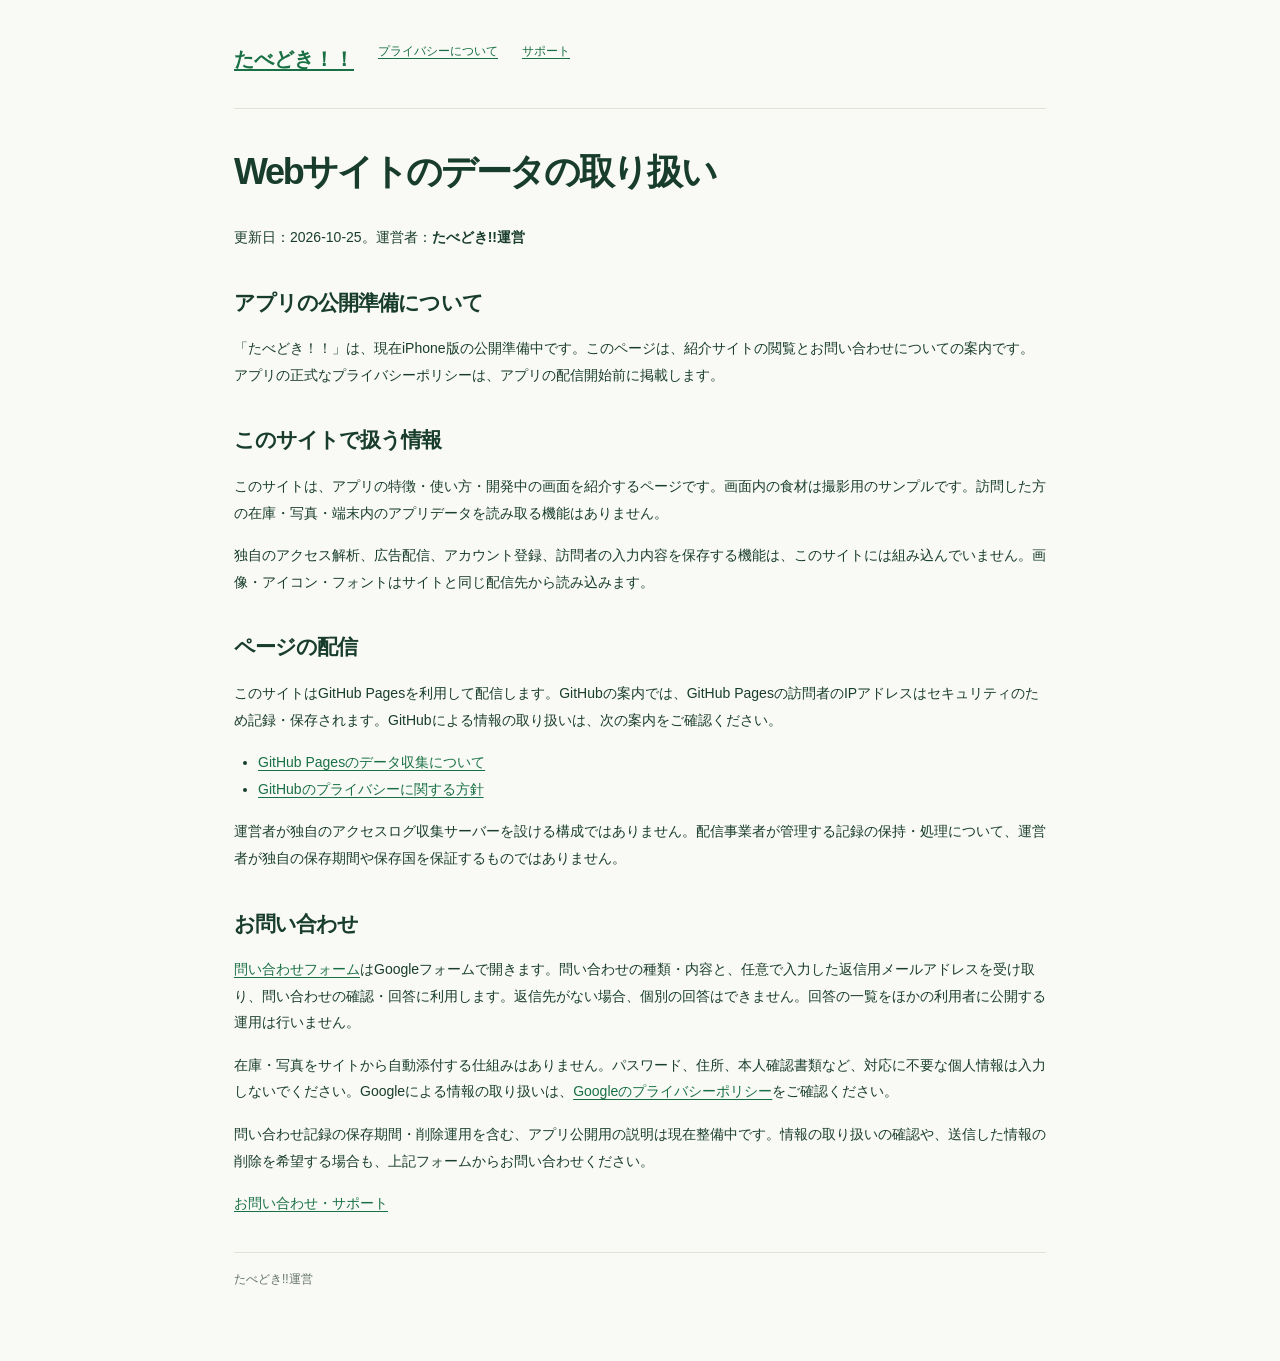
==== privacy.html @ 2dd23ded "たべどき！！の公式紹介サイトを公開" ====
<!doctype html>
<html lang="ja"><head><meta charset="utf-8"><meta name="viewport" content="width=device-width, initial-scale=1"><meta name="referrer" content="no-referrer">

<meta http-equiv="Content-Security-Policy" content="default-src 'none'; style-src 'self'; base-uri 'none'; form-action 'none'">
<title>Webサイトのデータの取り扱い | たべどき！！</title><link rel="stylesheet" href="site.css?v=acc198758e2d"></head><body class="legal-page"><main><nav aria-label="ページの移動"><a href="index.html">たべどき！！</a><a href="privacy.html">プライバシーについて</a><a href="support.html">サポート</a></nav>

<h1>Webサイトのデータの取り扱い</h1>
<p>更新日：2026-10-25。運営者：<strong>たべどき!!運営</strong></p>
<h2>アプリの公開準備について</h2>
<p>「たべどき！！」は、現在iPhone版の公開準備中です。このページは、紹介サイトの閲覧とお問い合わせについての案内です。アプリの正式なプライバシーポリシーは、アプリの配信開始前に掲載します。</p>
<h2>このサイトで扱う情報</h2>
<p>このサイトは、アプリの特徴・使い方・開発中の画面を紹介するページです。画面内の食材は撮影用のサンプルです。訪問した方の在庫・写真・端末内のアプリデータを読み取る機能はありません。</p>
<p>独自のアクセス解析、広告配信、アカウント登録、訪問者の入力内容を保存する機能は、このサイトには組み込んでいません。画像・アイコン・フォントはサイトと同じ配信先から読み込みます。</p>
<h2>ページの配信</h2>
<p>このサイトはGitHub Pagesを利用して配信します。GitHubの案内では、GitHub Pagesの訪問者のIPアドレスはセキュリティのため記録・保存されます。GitHubによる情報の取り扱いは、次の案内をご確認ください。</p>
<ul><li><a href="https://docs.github.com/en/pages/getting-started-with-github-pages/what-is-github-pages#data-collection">GitHub Pagesのデータ収集について</a></li><li><a href="https://docs.github.com/en/site-policy/privacy-policies/github-general-privacy-statement">GitHubのプライバシーに関する方針</a></li></ul>
<p>運営者が独自のアクセスログ収集サーバーを設ける構成ではありません。配信事業者が管理する記録の保持・処理について、運営者が独自の保存期間や保存国を保証するものではありません。</p>
<h2>お問い合わせ</h2>
<p><a href="https://forms.gle/Rjoy4xiwzE7uBDf57">問い合わせフォーム</a>はGoogleフォームで開きます。問い合わせの種類・内容と、任意で入力した返信用メールアドレスを受け取り、問い合わせの確認・回答に利用します。返信先がない場合、個別の回答はできません。回答の一覧をほかの利用者に公開する運用は行いません。</p>
<p>在庫・写真をサイトから自動添付する仕組みはありません。パスワード、住所、本人確認書類など、対応に不要な個人情報は入力しないでください。Googleによる情報の取り扱いは、<a href="https://policies.google.com/privacy?hl=ja">Googleのプライバシーポリシー</a>をご確認ください。</p>
<p>問い合わせ記録の保存期間・削除運用を含む、アプリ公開用の説明は現在整備中です。情報の取り扱いの確認や、送信した情報の削除を希望する場合も、上記フォームからお問い合わせください。</p>
<p><a href="support.html">お問い合わせ・サポート</a></p><footer>たべどき!!運営</footer></main></body></html>
---- site.css ----
@font-face { font-family: Feather; src: url("assets/feather.ttf?v=02b88ead91ad") format("truetype"); font-display: block; }
:root { --ink: #193d2c; --green: #197044; --deep-green: #124a31; --muted: #617167; --paper: #f9faf5; --cream: #f5f2e8; --line: #dce4d8; --mint: #e7f0df; --coral: #c8664c; --page-width: 1160px; color-scheme: light; }
* { box-sizing: border-box; }
html { scroll-behavior: smooth; scroll-padding-top: 100px; }
body { margin: 0; background: var(--paper); color: var(--ink); font: 16px/1.9 -apple-system, BlinkMacSystemFont, "Hiragino Kaku Gothic ProN", "Yu Gothic", Meiryo, sans-serif; -webkit-font-smoothing: antialiased; }
body, h1, h2, h3, p { overflow-wrap: anywhere; }
h1, h2, h3, h4, p, figure { margin: 0; }
h1, h2, h3, h4 { font-feature-settings: "palt"; }
h2 { font-size: clamp(30px, 3.3vw, 43px); line-height: 1.6; letter-spacing: -.045em; font-weight: 700; }
h3 { line-height: 1.6; }
a { color: inherit; text-decoration: none; }
button { font: inherit; color: inherit; touch-action: manipulation; }
button, a, summary { -webkit-tap-highlight-color: transparent; }
button:not(:disabled), summary { cursor: pointer; }
button:disabled { cursor: default; }
img { max-width: 100%; height: auto; display: block; }
[hidden] { display: none !important; }
a:focus-visible, button:focus-visible, summary:focus-visible, [tabindex]:focus-visible { outline: 3px solid var(--coral); outline-offset: 5px; }
.section-wrap { width: min(calc(100% - 80px), var(--page-width)); margin-inline: auto; }
.mobile-break { display: none; }
.eyebrow { color: var(--green); font-size: 13px; font-weight: 700; letter-spacing: .09em; margin-bottom: 22px; }
.icon { display: inline-block; flex-shrink: 0; font-family: Feather !important; font-size: 22px; font-weight: normal; font-style: normal; line-height: 1; -webkit-font-smoothing: antialiased; }
.icon-arrow-right::before { content: "\f112"; }
.icon-arrow-up-right::before { content: "\f117"; }
.icon-arrow-down::before { content: "\f10c"; }
.icon-arrow-left::before { content: "\f110"; }
.icon-clock::before { content: "\f139"; }
.icon-repeat::before { content: "\f1c9"; }
.icon-search::before { content: "\f1d0"; }
.icon-list::before { content: "\f191"; }
.icon-bell::before { content: "\f11e"; }
.icon-calendar::before { content: "\f127"; }
.icon-edit-3::before { content: "\f161"; }
.icon-check-circle::before { content: "\f12c"; }
.icon-box::before { content: "\f125"; }
.icon-camera::before { content: "\f128"; }
.icon-smartphone::before { content: "\f1e1"; }
.icon-plus::before { content: "\f1c0"; }
.icon-menu::before { content: "\f19c"; }
.icon-x::before { content: "\f216"; }
.icon-heart::before { content: "\f181"; }
.icon-feather::before { content: "\f167"; }
.icon-grid::before { content: "\f17d"; }
.skip-link { position: fixed; top: -100px; left: 20px; padding: 10px 18px; background: white; z-index: 100; border-radius: 8px; }
.skip-link:focus { top: 12px; }
.site-header { position: sticky; top: 0; z-index: 30; border-bottom: 1px solid #dce4d87a; background: #f9faf5f2; backdrop-filter: blur(18px); -webkit-backdrop-filter: blur(18px); }
.header-inner { width: min(calc(100% - 80px), var(--page-width)); min-height: 88px; margin: auto; display: flex; align-items: center; justify-content: space-between; gap: 24px; }
.brand { display: inline-flex; align-items: center; gap: 10px; flex-shrink: 0; font-size: 23px; font-weight: 800; letter-spacing: -.055em; }
.brand img { border-radius: 12px; }
.brand-marks { letter-spacing: -.22em; padding-right: .22em; }
.site-nav { display: flex; align-items: center; gap: 28px; font-size: 12px; font-weight: 700; }
.site-nav > a { display: inline-flex; align-items: center; min-height: 44px; position: relative; }
.site-nav > a:not(.nav-download)::after { content: ""; position: absolute; bottom: 4px; left: 0; width: 100%; height: 1px; background: var(--green); transform: scaleX(0); transform-origin: left; transition: transform .2s; }
.site-nav > a:hover::after { transform: scaleX(1); }
.site-nav .nav-download { background: var(--green); color: white; border-radius: 50px; padding: 10px 21px; gap: 12px; transition: background .2s; }
.nav-download .icon { font-size: 16px; }
.site-nav .nav-download:hover { background: var(--deep-green); }
.menu-toggle { background: transparent; border: 1px solid var(--line); border-radius: 40px; min-height: 44px; padding: 9px 14px; align-items: center; gap: 10px; font-size: 12px; }
.preview-notice, .release-notice { max-width: var(--page-width); margin: 12px auto 0; padding: 8px 16px; border: 1px solid #e5d9bf; background: #fff8e8; border-radius: 8px; font-size: 11px; color: #6a5831; text-align: center; }
.hero { display: grid; grid-template-columns: .97fr 1.03fr; align-items: center; gap: 20px; padding-block: 58px 86px; }
.hero-copy { position: relative; z-index: 2; }
.small-dot, .status-dot { display: inline-block; width: 6px; height: 6px; border-radius: 50%; background: var(--green); margin-right: 10px; vertical-align: middle; }
.hero .eyebrow { font-size: 12px; margin-bottom: 22px; }
h1 { font-size: clamp(48px, 5.7vw, 76px); font-weight: 750; letter-spacing: -.065em; line-height: 1.48; }
h1 > span { position: relative; color: var(--green); white-space: nowrap; }
h1 > span::after { content: ""; position: absolute; height: 5px; width: 52px; bottom: -12px; right: 9px; border-radius: 50%; background: var(--coral); transform: rotate(-9deg); }
.hero-description { font-size: 18px; font-weight: 550; line-height: 1.9; margin-top: 32px; letter-spacing: .01em; }
.hero-subtext { color: var(--muted); font-size: 14px; line-height: 1.95; margin-top: 16px; }
.hero-actions { display: flex; align-items: center; flex-wrap: wrap; gap: 16px 28px; margin-top: 30px; }
.button { display: inline-flex; align-items: center; justify-content: center; gap: 25px; min-height: 56px; border-radius: 50px; padding: 14px 24px; font-size: 13px; font-weight: 700; transition: background .2s, transform .2s, box-shadow .2s; }
.primary { color: white; background: var(--green); box-shadow: 0 6px 14px #17603912; }
.primary:hover { background: var(--deep-green); transform: translateY(-2px); box-shadow: 0 8px 22px #17603925; }
.button .icon { font-size: 18px; transition: transform .2s; }
.button:hover .icon { transform: translateX(3px); }
.text-link { display: inline-flex; align-items: center; gap: 15px; min-height: 44px; padding: 8px 0; font-size: 13px; font-weight: 650; }
.text-link .icon { font-size: 18px; }
.text-link:hover { color: var(--green); text-decoration: underline; text-underline-offset: 5px; }
.release-status { color: var(--muted); font-size: 11px; margin-top: 16px; }
.status-dot { background: var(--coral); width: 5px; height: 5px; margin-right: 8px; }
.hero-signature { display: flex; align-items: center; gap: 12px; margin-top: 40px; }
.hero-signature .icon { font-size: 34px; color: #7c9b73; transform: rotate(-18deg); }
.hero-signature p { color: var(--muted); font-size: 11px; line-height: 1.8; }
.hero-visual { position: relative; height: 670px; min-width: 0; isolation: isolate; }
.hero-orbit { position: absolute; width: 106%; aspect-ratio: 1; border-radius: 50%; background: #e5edd9; top: 90px; left: -2%; z-index: -1; }
.hero-orbit::after { content: ""; position: absolute; width: 95px; height: 95px; border-radius: 50%; background: #f5e4c6; bottom: 4px; right: 12px; }
.phone-frame { border: 1px solid #ced8ca; background: #fff; padding: 7px; border-radius: 32px; box-shadow: 0 30px 55px -35px #244e3859, inset 0 0 0 3px #fff; overflow: hidden; }
.phone-frame > img { border-radius: 25px; width: 100%; height: auto; }
.hero-phone-front { width: 288px; position: absolute; right: 32px; top: 0; transform: rotate(4deg); animation: phone-float 7s ease-in-out infinite; }
.hero-phone-back { width: 210px; position: absolute; left: 0; top: 142px; transform: rotate(-9deg); box-shadow: 0 24px 40px -22px #244e3833; }
.visual-note { position: absolute; display: flex; align-items: center; gap: 10px; z-index: 2; background: #fffef7; border: 1px solid #e4e6db; box-shadow: 0 8px 30px #2743280c; font-size: 12px; line-height: 1.8; }
.visual-note .icon { color: var(--green); font-size: 25px; }
.note-top { border-radius: 16px; top: 64px; left: -18px; padding: 13px 19px; transform: rotate(-4deg); }
.note-top strong { font-size: 17px; }
.note-bottom { border-radius: 50px; bottom: 45px; right: 4px; padding: 13px 20px; transform: rotate(3deg); }
.note-bottom .icon { font-size: 19px; }
.screen-disclaimer { position: absolute; bottom: 0; left: 0; width: 100%; color: var(--muted); font-size: 10px; text-align: center; }
.problems-section { padding-block: 90px 68px; border-top: 1px solid var(--line); }
.problems-heading { text-align: center; }
.problems-heading h2 { font-size: clamp(29px, 3vw, 38px); }
.problems-heading > p:last-child { margin-top: 16px; font-size: 14px; color: var(--muted); }
.problem-grid { display: grid; grid-template-columns: repeat(4, 1fr); gap: 28px; margin-top: 52px; }
.problem-grid article { padding-top: 25px; border-top: 1px solid #cdd9c9; }
.problem-grid article > .icon { color: #628461; font-size: 29px; margin-bottom: 18px; }
.problem-grid h3 { font-size: 15px; font-weight: 700; letter-spacing: -.03em; }
.problem-grid p { color: var(--muted); font-size: 14px; line-height: 1.9; margin-top: 12px; }
.bridge-copy { text-align: center; font-size: 16px; margin-top: 55px; }
.bridge-copy .icon { display: block; width: fit-content; margin: 22px auto 0; color: #6d8b66; font-size: 25px; }
.features-section { background: white; padding-block: 100px 54px; border-radius: 52px 52px 0 0; }
.section-heading > p:not(.eyebrow) { color: var(--muted); font-size: 14px; margin-top: 22px; }
.centered { text-align: center; }
.feature-story { display: grid; grid-template-columns: 1fr 1fr; gap: 84px; align-items: center; margin-top: 88px; }
.feature-story + .feature-story { margin-top: 100px; }
.feature-reverse .feature-media { order: 2; }
.feature-reverse .feature-copy { order: 1; padding-left: 24px; }
.feature-media { min-width: 0; height: 640px; border-radius: 32px; position: relative; overflow: hidden; display: flex; justify-content: center; align-items: center; isolation: isolate; }
.feature-media::before { content: ""; position: absolute; width: 360px; height: 360px; border: 1px solid #fff9; border-radius: 50%; top: 12%; left: -100px; z-index: -1; }
.media-inventory { background: #e8efdf; }
.media-calendar { background: #e9f0ec; }
.media-register { background: #f6efe0; }
.media-word { position: absolute; top: 18px; right: 24px; writing-mode: vertical-rl; color: #64855a48; letter-spacing: .16em; font-size: 36px; line-height: 1; font-weight: 750; }
.feature-phone { width: 242px; margin-top: -25px; transform: rotate(-4deg); }
.media-calendar .feature-phone { transform: rotate(4deg); }
.media-label { position: absolute; bottom: 24px; left: 20px; right: 20px; margin: auto; width: fit-content; display: flex; align-items: center; gap: 10px; border-radius: 40px; padding: 12px 20px; background: #fffef6; box-shadow: 0 6px 18px #31422b0a; font-size: 12px; }
.media-label .icon { font-size: 17px; color: var(--green); }
.feature-kicker { font-size: 12px; font-weight: 650; letter-spacing: .05em; margin-bottom: 22px; }
.feature-kicker > span { display: inline-flex; justify-content: center; align-items: center; width: 31px; height: 31px; border: 1px solid #cbd9c8; border-radius: 50%; font-size: 10px; margin-right: 12px; color: var(--green); }
.feature-copy > h3 { font-size: clamp(28px, 2.65vw, 36px); letter-spacing: -.05em; line-height: 1.65; }
.feature-copy > p:not(.feature-kicker) { color: var(--muted); font-size: 15px; margin-top: 22px; }
.feature-points { margin-top: 28px; display: grid; gap: 24px; }
.feature-points > div { display: grid; grid-template-columns: 22px 1fr; gap: 6px 12px; }
.feature-points .icon { color: var(--green); font-size: 19px; margin-top: 4px; }
.feature-points h4 { font-size: 14px; font-weight: 700; }
.feature-points p { grid-column: 2; color: var(--muted); font-size: 14px; line-height: 1.9; }
.section-footnote { margin-top: 28px; color: var(--muted); font-size: 11px; line-height: 1.9; }
.features-section .section-footnote { text-align: center; margin-top: 54px; }
.guide-section { background: #eaf1e2; padding-block: 100px 65px; }
.guide-heading { display: flex; align-items: flex-end; justify-content: space-between; gap: 35px; }
.guide-heading > p { font-size: 13px; color: #52694f; padding-bottom: 6px; }
.guide-steps { display: grid; grid-template-columns: repeat(3, 1fr); gap: 42px; padding: 0; list-style: none; margin: 52px 0 0; }
.guide-steps > li { border-top: 1px solid #bdcdb5; padding-top: 24px; }
.step-top { display: flex; align-items: center; justify-content: space-between; margin-bottom: 24px; }
.step-number { color: #72926a; font-size: 38px; line-height: 1.2; font-weight: 500; letter-spacing: -.06em; }
.step-top .icon { font-size: 30px; color: #4c7947; }
.guide-steps h3 { font-size: 18px; letter-spacing: -.03em; }
.guide-steps p { margin-top: 15px; font-size: 14px; color: #53684f; }
.step-tag { display: inline-block; border: 1px solid #c7d6bf; border-radius: 50px; padding: 4px 12px; margin-top: 21px; font-size: 10px; }
.guide-help { margin-top: 30px; }
.gallery-section { padding-block: 105px 92px; }
.gallery-heading { display: flex; align-items: flex-end; justify-content: space-between; gap: 25px; }
.gallery-navigation { display: flex; gap: 10px; align-items: center; padding-bottom: 6px; }
#gallery-status { font-size: 12px; color: var(--muted); min-width: 65px; margin-right: 12px; font-variant-numeric: tabular-nums; text-align: right; }
.round-button { width: 46px; height: 46px; border-radius: 50%; background: white; border: 1px solid #cad6c6; display: inline-flex; align-items: center; justify-content: center; transition: background .2s, opacity .2s; }
.round-button .icon { font-size: 18px; }
.round-button:hover:not(:disabled) { background: var(--mint); }
.round-button:disabled { opacity: .35; }
.gallery-intro { font-size: 12px; color: var(--muted); margin-top: 20px; }
.gallery-track { display: flex; gap: 32px; overflow-x: auto; overscroll-behavior-inline: contain; scroll-snap-type: x mandatory; scrollbar-width: thin; scrollbar-color: #bdcdb6 #eaf0e5; padding: 15px 5px 30px; margin: 26px -5px 0; scroll-behavior: smooth; }
.gallery-slide { flex: 0 0 248px; min-width: 0; scroll-snap-align: start; }
.gallery-slide > figcaption { margin-bottom: 25px; padding-left: 4px; }
.gallery-slide figcaption > span { display: inline-block; font-size: 10px; margin-right: 12px; color: #819578; }
.gallery-slide figcaption strong { font-size: 14px; }
.gallery-slide figcaption p { font-size: 12px; color: var(--muted); margin-top: 5px; }
.gallery-slide .phone-frame { box-shadow: 0 14px 25px -20px #23442d80; padding: 6px; border-radius: 29px; }
.gallery-slide .phone-frame > img { border-radius: 23px; }
.faq-section { border-top: 1px solid var(--line); padding-block: 90px 100px; display: grid; grid-template-columns: .82fr 1.18fr; gap: 90px; align-items: start; }
.faq-section .text-link { margin-top: 20px; }
.faq-list { border-top: 1px solid #cdd9c9; }
.faq-list details { border-bottom: 1px solid #cdd9c9; }
.faq-list summary { display: flex; align-items: center; justify-content: space-between; gap: 18px; list-style: none; font-size: 14px; font-weight: 650; min-height: 80px; padding: 22px 2px; }
.faq-list summary::-webkit-details-marker { display: none; }
.faq-list summary::marker { content: ""; }
.faq-list summary > .icon { font-size: 18px; color: #64875d; transition: transform .25s; }
.faq-list details[open] summary > .icon { transform: rotate(45deg); }
.faq-answer { padding: 0 35px 25px 2px; color: var(--muted); font-size: 14px; line-height: 2; }
.faq-answer a { color: var(--green); text-decoration: underline; text-underline-offset: 3px; }
.faq-list details[open] .faq-answer { animation: answer-in .25s ease-out; }
.download-section { padding-bottom: 50px; }
.download-card { display: grid; grid-template-columns: 1.3fr .7fr; align-items: center; gap: 40px; padding: 65px; background: #e3ecd8; border-radius: 32px; position: relative; overflow: hidden; isolation: isolate; }
.download-card::after { content: ""; position: absolute; width: 430px; height: 430px; right: -75px; top: -90px; border: 1px solid #f9fff4; border-radius: 50%; z-index: -1; }
.download-copy > p:not(.eyebrow):not(.download-detail) { color: #50664c; font-size: 13px; margin-top: 23px; }
.download-actions { display: flex; gap: 12px; align-items: center; flex-wrap: wrap; margin-top: 28px; }
.store-pending { display: inline-flex; align-items: center; gap: 12px; border: 1px solid #b4c6a9; background: #f8fbf2; border-radius: 50px; padding: 12px 20px; font-size: 13px; font-weight: 700; min-height: 54px; }
.store-pending .icon { color: var(--green); font-size: 20px; }
.download-detail { font-size: 11px; color: #5b7057; margin-top: 14px; }
.download-brand { display: flex; align-items: center; flex-direction: column; text-align: center; }
.download-brand img { border-radius: 34px; box-shadow: 0 15px 24px -12px #42673b40; transform: rotate(-7deg); margin-bottom: 24px; }
.download-brand > span { font-size: 27px; font-weight: 800; letter-spacing: -.06em; }
.download-brand > small { font-size: 9px; color: #5e7458; margin-top: 10px; }
.contact-section { display: flex; justify-content: space-between; align-items: center; gap: 30px; padding-block: 35px 70px; }
.contact-section > div { display: flex; align-items: center; gap: 20px; }
.contact-section > div > .icon { font-size: 30px; color: #7f9b70; }
.contact-section h2 { font-size: 18px; letter-spacing: -.025em; }
.contact-section p { color: var(--muted); font-size: 12px; margin-top: 6px; }
.contact-section .text-link { white-space: nowrap; }
.site-footer { background: #edf0e7; border-top: 1px solid var(--line); padding-block: 48px 27px; }
.footer-inner { display: grid; grid-template-columns: 1fr 1fr; gap: 30px; }
.footer-brand > p { color: var(--muted); font-size: 11px; margin: 12px 0 0 50px; }
.footer-links { display: flex; flex-wrap: wrap; justify-content: flex-end; align-content: start; column-gap: 25px; font-size: 11px; }
.footer-links a, .footer-bottom a { min-height: 44px; padding-block: 10px; display: inline-flex; align-items: center; }
.footer-links a:hover, .footer-bottom a:hover { color: var(--green); text-decoration: underline; text-underline-offset: 4px; }
.footer-bottom { grid-column: 1/-1; display: flex; justify-content: space-between; align-items: center; gap: 20px; border-top: 1px solid #d4decf; padding-top: 15px; font-size: 10px; color: var(--muted); }
.footer-bottom > div { display: flex; flex-wrap: wrap; gap: 0 24px; }
.footer-bottom small { font-size: 10px; flex-shrink: 0; }
.reveal-ready [data-reveal].is-pending { opacity: 0; transform: translateY(22px); }
.reveal-ready [data-reveal] { transition: opacity .7s ease, transform .7s cubic-bezier(.2,.65,.3,1); }
.legal-page { background: var(--paper); }
.legal-page main { max-width: 860px; margin: auto; padding: 32px 24px 70px; }
.legal-page nav { display: flex; flex-wrap: wrap; gap: 8px 24px; border-bottom: 1px solid var(--line); padding-bottom: 22px; margin-bottom: 36px; }
.legal-page nav a { padding-block: 8px; font-size: 12px; }
.legal-page nav a:first-child { font-weight: 800; font-size: 20px; }
.legal-page a { color: var(--green); text-decoration: underline; text-underline-offset: 3px; }
.legal-page h1 { font-size: clamp(26px, 4vw, 36px); line-height: 1.5; margin-block: 25px; }
.legal-page h2 { font-size: 21px; margin-block: 35px 15px; }
.legal-page h3 { font-size: 17px; margin-block: 25px 12px; }
.legal-page p { font-size: 14px; margin-block: 16px; }
.legal-page ul { font-size: 14px; padding-left: 24px; }
.legal-page .note { border-left: 3px solid #a77b27; background: #fff7e5; padding: 18px; font-size: 13px; border-radius: 5px; margin-block: 25px; }
.legal-page .table { overflow-x: auto; }
.legal-page table { width: 100%; border-collapse: collapse; font-size: 13px; }
.legal-page th, .legal-page td { padding: 12px; border: 1px solid var(--line); text-align: left; vertical-align: top; }
.legal-page th { background: #eaf1e5; }
.legal-page footer { border-top: 1px solid var(--line); margin-top: 35px; padding-top: 15px; font-size: 12px; color: var(--muted); }
@keyframes phone-float { 0%, 100% { transform: translateY(0) rotate(4deg); } 50% { transform: translateY(-10px) rotate(4deg); } }
@keyframes answer-in { from { opacity: 0; transform: translateY(-5px); } to { opacity: 1; transform: translateY(0); } }
@media (min-width: 1440px) { .hero { gap: 50px; } }
@media (max-width: 1100px) {
  .site-nav { gap: 20px; }
  .hero { grid-template-columns: 1fr 1fr; gap: 8px; }
  .hero-visual { height: 620px; }
  .hero-phone-front { width: 263px; right: 10px; }
  .hero-phone-back { width: 190px; left: -8px; }
  .note-top { top: 50px; left: -22px; font-size: 10px; padding: 11px 14px; }
  .note-bottom { bottom: 50px; right: -4px; font-size: 10px; padding: 10px 16px; }
  .feature-story { gap: 50px; }
  .feature-media { height: 620px; }
  .feature-reverse .feature-copy { padding-left: 0; }
  .problem-grid { gap: 20px; }
  .problem-grid h3 { font-size: 13px; }
  .faq-section { gap: 60px; }
  .download-card { padding: 55px 45px; }
}
@media (max-width: 899px) {
  html { scroll-padding-top: 92px; }
  .site-header:not(.menu-ready) { position: static; }
  .section-wrap, .header-inner { width: calc(100% - 48px); }
  .header-inner { min-height: 76px; flex-wrap: wrap; gap: 0; position: relative; }
  .brand { font-size: 21px; }
  .brand img { width: 40px; height: 40px; border-radius: 11px; }
  .menu-toggle { display: inline-flex; }
  .site-nav { width: 100%; flex-wrap: wrap; gap: 0 22px; padding-bottom: 12px; }
  .menu-ready .site-nav { position: absolute; top: 68px; left: 0; width: 100%; background: #fffef8; border: 1px solid var(--line); border-radius: 20px; padding: 15px; box-shadow: 0 15px 35px #1b41201a; display: flex; flex-direction: column; align-items: stretch; gap: 4px; }
  .menu-ready .site-nav > a { padding: 10px 14px; min-height: 47px; font-size: 13px; }
  .menu-ready .nav-download { justify-content: space-between; margin-top: 5px; }
  .preview-notice, .release-notice { margin-inline: 24px; text-align: left; }
  .hero { padding-top: 48px; padding-bottom: 64px; grid-template-columns: 1fr 1fr; gap: 0; }
  h1 { font-size: clamp(40px, 6vw, 54px); }
  .hero .eyebrow { font-size: 10px; }
  .hero-description { font-size: 15px; }
  .hero-subtext { font-size: 13px; }
  .hero-visual { height: 555px; }
  .hero-phone-front { width: 220px; top: 10px; right: 7px; }
  .hero-phone-back { width: 158px; top: 135px; left: 0; }
  .hero-orbit { top: 110px; left: -3%; width: 104%; }
  .note-top { left: -20px; top: 38px; font-size: 9px; padding: 9px 13px; }
  .note-top .icon { font-size: 22px; }
  .note-top strong { font-size: 14px; }
  .note-bottom { bottom: 30px; right: 0; padding: 9px 13px; font-size: 9px; }
  .screen-disclaimer { font-size: 9px; }
  .hero-signature { margin-top: 26px; }
  .hero-actions { gap: 8px 20px; margin-top: 24px; }
  .button { font-size: 12px; padding: 13px 19px; min-height: 52px; gap: 18px; }
  .problems-section { padding-top: 65px; }
  .problem-grid { grid-template-columns: 1fr 1fr; gap: 30px 35px; margin-top: 38px; }
  .problem-grid h3 { font-size: 15px; }
  .feature-story { gap: 35px; margin-top: 60px; }
  .feature-story + .feature-story { margin-top: 70px; }
  .feature-media { height: 565px; }
  .feature-phone { width: 218px; }
  .feature-copy > h3 { font-size: 27px; }
  .feature-copy > p:not(.feature-kicker) { font-size: 14px; }
  .feature-points { gap: 17px; margin-top: 23px; }
  .feature-points h4 { font-size: 14px; }
  .feature-points p { font-size: 13px; }
  .feature-kicker { font-size: 11px; margin-bottom: 16px; }
  .media-label { bottom: 20px; font-size: 10px; padding: 10px 15px; left: 10px; right: 10px; }
  .media-word { font-size: 29px; right: 14px; }
  .guide-section { padding-block: 70px 45px; }
  .guide-heading { align-items: start; }
  .guide-heading > p { font-size: 12px; padding-top: 40px; }
  .guide-steps { gap: 25px; }
  .guide-steps h3 { font-size: 16px; }
  .guide-steps p { font-size: 13px; }
  .gallery-section { padding-block: 70px; }
  .gallery-slide { flex-basis: 240px; }
  .faq-section { gap: 45px; grid-template-columns: .8fr 1.2fr; padding-block: 70px; }
  .faq-list summary { font-size: 13px; }
  .download-card { padding: 44px 30px; gap: 25px; }
  .download-copy h2 { font-size: 30px; }
  .download-brand img { width: 110px; height: 110px; border-radius: 28px; }
  .download-brand > span { font-size: 23px; }
  .download-brand > small { max-width: 150px; line-height: 1.9; }
  .contact-section h2 { font-size: 16px; }
  .contact-section p { font-size: 11px; }
  .footer-inner { grid-template-columns: 1fr; }
  .footer-links { justify-content: flex-start; }
}
@media (max-width: 639px) {
  .section-wrap, .header-inner { width: calc(100% - 40px); }
  .mobile-break { display: inline; }
  h2 { font-size: 29px; line-height: 1.65; }
  .eyebrow { font-size: 11px; margin-bottom: 18px; }
  .preview-notice, .release-notice { margin: 10px 20px 0; font-size: 10px; padding: 8px 12px; }
  .hero { display: flex; flex-direction: column; padding-top: 38px; padding-bottom: 50px; gap: 32px; }
  .hero-copy { width: 100%; }
  .hero .eyebrow { font-size: 11px; margin-bottom: 20px; }
  h1 { font-size: clamp(42px, 11.5vw, 64px); line-height: 1.42; letter-spacing: -.065em; }
  h1 > span::after { width: 40px; height: 4px; bottom: -10px; }
  .hero-description { font-size: 16px; margin-top: 30px; }
  .hero-subtext { font-size: 13px; margin-top: 12px; }
  .hero-subtext br { display: none; }
  .hero-actions { margin-top: 24px; gap: 15px 20px; }
  .hero-actions .button { padding: 14px 19px; gap: 17px; font-size: 12px; }
  .hero-actions .text-link { font-size: 12px; gap: 8px; }
  .release-status { font-size: 10px; margin-top: 12px; }
  .hero-signature { display: none; }
  .hero-visual { width: 100%; max-width: 430px; height: 565px; flex-shrink: 0; }
  .hero-phone-front { width: 235px; right: 11px; top: 0; }
  .hero-phone-back { width: 165px; left: 4px; top: 128px; }
  .hero-orbit { width: 107%; max-width: none; left: -3.5%; top: 100px; }
  .hero-orbit::after { width: 70px; height: 70px; right: 0; }
  .note-top { left: 0; top: 35px; font-size: 9px; padding: 9px 12px; }
  .note-bottom { font-size: 10px; right: 2px; bottom: 30px; padding: 10px 15px; }
  .screen-disclaimer { font-size: 9px; }
  .problems-section { padding-block: 55px 48px; }
  .problems-heading h2 { font-size: 27px; }
  .problems-heading > p:last-child { font-size: 12px; }
  .problem-grid { gap: 28px 20px; margin-top: 34px; }
  .problem-grid article { padding-top: 20px; }
  .problem-grid article > .icon { font-size: 26px; margin-bottom: 14px; }
  .problem-grid h3 { font-size: 14px; }
  .problem-grid p { font-size: 12px; margin-top: 9px; }
  .problem-grid p br { display: none; }
  .bridge-copy { font-size: 14px; margin-top: 40px; }
  .features-section { border-radius: 30px 30px 0 0; padding-top: 62px; padding-bottom: 35px; }
  .section-heading > p:not(.eyebrow) { font-size: 14px; margin-top: 18px; }
  .feature-story { grid-template-columns: 1fr; gap: 30px; margin-top: 48px; }
  .feature-story + .feature-story { margin-top: 60px; }
  .feature-copy { order: 1; padding-inline: 4px; }
  .feature-story .feature-media { order: 2; }
  .feature-copy > h3 { font-size: 29px; }
  .feature-copy > p:not(.feature-kicker) { font-size: 14px; margin-top: 18px; }
  .feature-copy > p:not(.feature-kicker) br { display: none; }
  .feature-points { gap: 18px; margin-top: 23px; }
  .feature-points h4 { font-size: 14px; }
  .feature-points p { font-size: 13px; }
  .feature-media { height: 550px; border-radius: 24px; }
  .feature-phone { width: 220px; margin-top: -28px; }
  .media-label { bottom: 18px; font-size: 10px; padding: 10px 16px; }
  .media-word { font-size: 32px; right: 20px; }
  .features-section .section-footnote { margin-top: 35px; text-align: left; }
  .guide-section { padding-block: 58px 36px; }
  .guide-heading { display: block; }
  .guide-heading > p { font-size: 12px; margin-top: 20px; padding: 0; }
  .guide-steps { grid-template-columns: 1fr; gap: 28px; margin-top: 35px; }
  .guide-steps > li { display: grid; grid-template-columns: 52px 1fr; column-gap: 14px; padding-top: 22px; }
  .step-top { grid-row: 1/4; display: flex; flex-direction: column; justify-content: start; align-items: flex-start; gap: 20px; margin: 0; }
  .step-number { font-size: 30px; }
  .step-top .icon { font-size: 24px; }
  .guide-steps h3 { font-size: 17px; }
  .guide-steps p { font-size: 13px; margin-top: 10px; }
  .step-tag { width: fit-content; margin-top: 14px; font-size: 10px; }
  .guide-help { font-size: 12px; margin-top: 24px; }
  .gallery-section { padding-block: 58px 50px; }
  .gallery-heading { flex-wrap: wrap; gap: 22px; }
  .gallery-navigation { padding: 0; margin-left: auto; }
  #gallery-status { font-size: 11px; }
  .round-button { width: 44px; height: 44px; }
  .gallery-intro { font-size: 11px; margin-top: 15px; }
  .gallery-track { margin-top: 18px; gap: 26px; padding-bottom: 24px; }
  .gallery-slide { flex-basis: 248px; }
  .gallery-slide > figcaption { margin-bottom: 20px; }
  .section-footnote { margin-top: 20px; font-size: 11px; }
  .faq-section { grid-template-columns: 1fr; gap: 32px; padding-block: 55px; }
  .faq-section .section-heading > p:not(.eyebrow) { display: none; }
  .faq-section .text-link { margin-top: 12px; font-size: 12px; }
  .faq-list summary { font-size: 13px; min-height: 74px; padding-block: 20px; }
  .faq-answer { font-size: 13px; padding-right: 20px; }
  .download-section { padding-bottom: 32px; }
  .download-card { display: flex; flex-direction: column-reverse; align-items: stretch; gap: 30px; padding: 35px 25px; border-radius: 25px; }
  .download-card::after { width: 300px; height: 300px; top: -120px; right: -55px; }
  .download-brand { align-items: center; flex-direction: row; gap: 18px; text-align: left; }
  .download-brand img { width: 76px; height: 76px; border-radius: 19px; margin: 0; transform: rotate(-5deg); }
  .download-brand > span { font-size: 25px; }
  .download-brand > small { display: none; }
  .download-copy h2 { font-size: 28px; }
  .download-copy .eyebrow { font-size: 10px; }
  .download-copy > p:not(.eyebrow):not(.download-detail) { font-size: 11px; margin-top: 18px; }
  .download-actions { margin-top: 24px; }
  .store-pending { font-size: 11px; padding-inline: 15px; }
  .download-detail { font-size: 10px; }
  .contact-section { display: block; padding-block: 20px 40px; }
  .contact-section > div { align-items: start; gap: 13px; }
  .contact-section > div > .icon { font-size: 23px; margin-top: 5px; }
  .contact-section h2 { font-size: 15px; }
  .contact-section p { font-size: 11px; margin-top: 8px; }
  .contact-section > .text-link { margin-left: 36px; margin-top: 12px; font-size: 12px; }
  .site-footer { padding-block: 35px 22px; }
  .footer-inner { gap: 20px; }
  .footer-brand > p { margin-left: 0; font-size: 10px; }
  .footer-links { gap: 0 23px; font-size: 11px; }
  .footer-bottom { display: block; padding-top: 12px; font-size: 10px; }
  .footer-bottom > div { gap: 0 16px; }
  .footer-bottom small { display: block; margin-top: 10px; }
  .legal-page main { padding-inline: 20px; }
}
@media (max-width: 359px) {
  .section-wrap, .header-inner { width: calc(100% - 32px); }
  .brand { font-size: 19px; gap: 7px; }
  .brand img { width: 36px; height: 36px; }
  .menu-toggle { font-size: 11px; padding-inline: 11px; gap: 7px; }
  .hero-actions { gap: 10px; }
  .hero-actions .button { font-size: 11px; padding-inline: 15px; gap: 11px; }
  .hero-actions .text-link { font-size: 11px; gap: 6px; }
  .hero-visual { height: 530px; }
  .hero-phone-front { width: 216px; right: 5px; }
  .hero-phone-back { width: 142px; top: 140px; left: 0; }
  .note-top { padding: 8px 10px; gap: 7px; top: 30px; }
  .note-top .icon { font-size: 18px; }
  .note-top strong { font-size: 13px; }
  .note-bottom { bottom: 30px; font-size: 9px; }
  .problem-grid h3 { font-size: 13px; }
  .problem-grid { column-gap: 16px; }
  .feature-copy > h3, .download-copy h2 { font-size: 26px; }
  .feature-media { height: 525px; }
  .feature-phone { width: 207px; }
  .download-card { padding-inline: 20px; }
  .download-brand > span { font-size: 22px; }
  .store-pending { font-size: 10px; gap: 8px; }
}
@media (prefers-reduced-motion: reduce) {
  html, .gallery-track { scroll-behavior: auto; }
  *, *::before, *::after { animation: none !important; transition: none !important; }
  .reveal-ready [data-reveal].is-pending { opacity: 1; transform: none; }
}
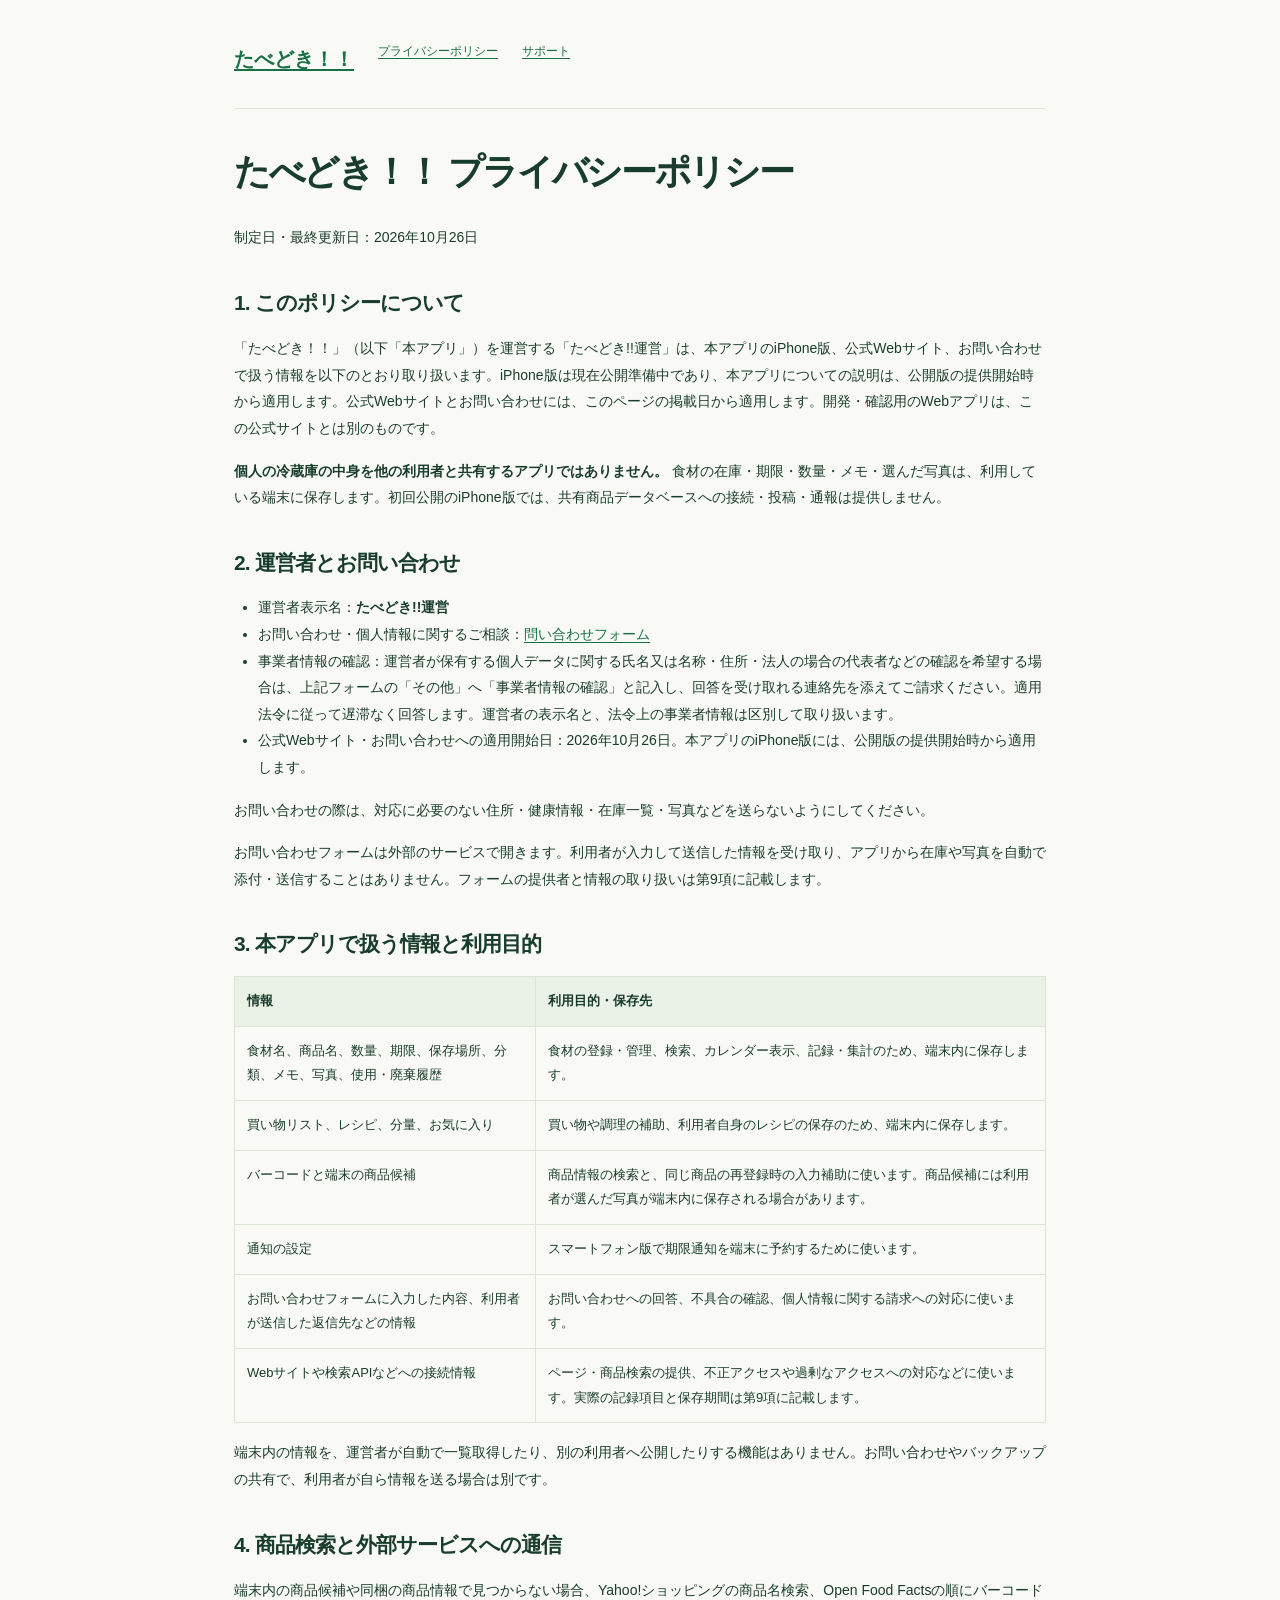
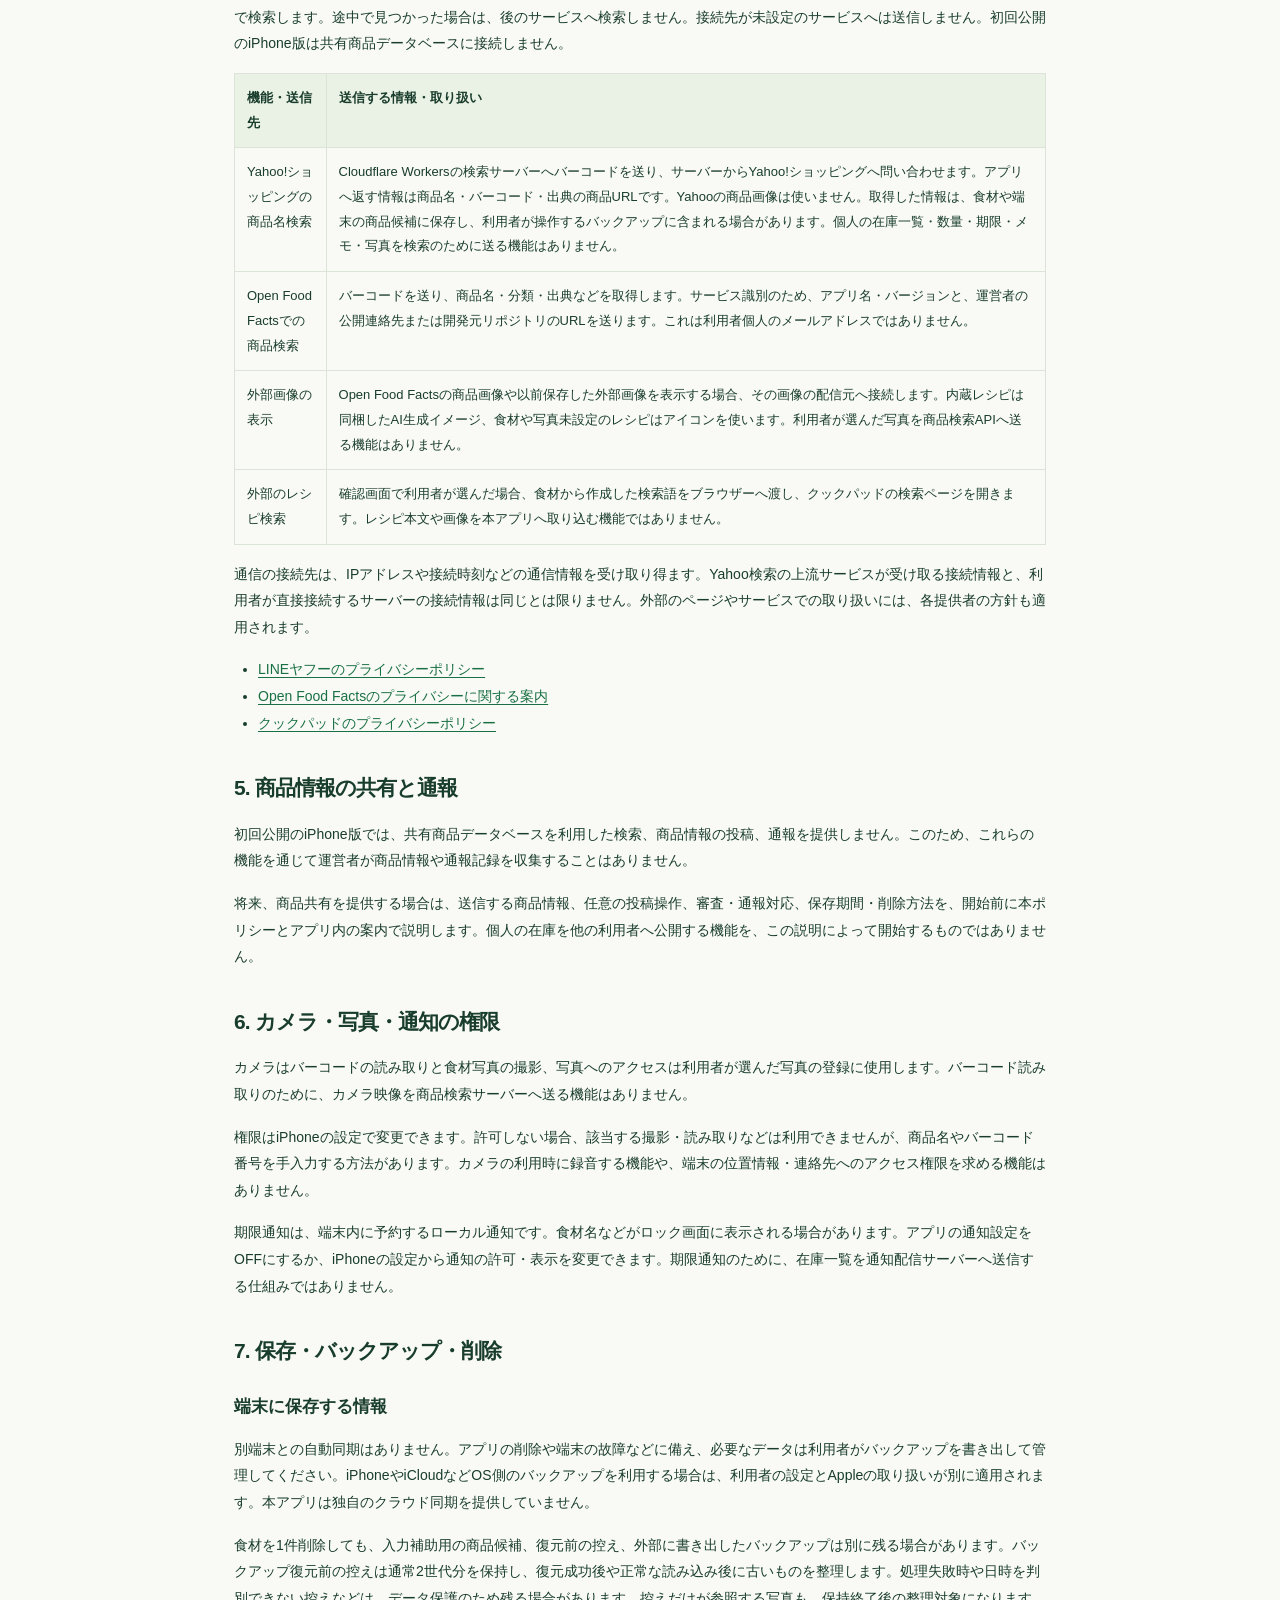
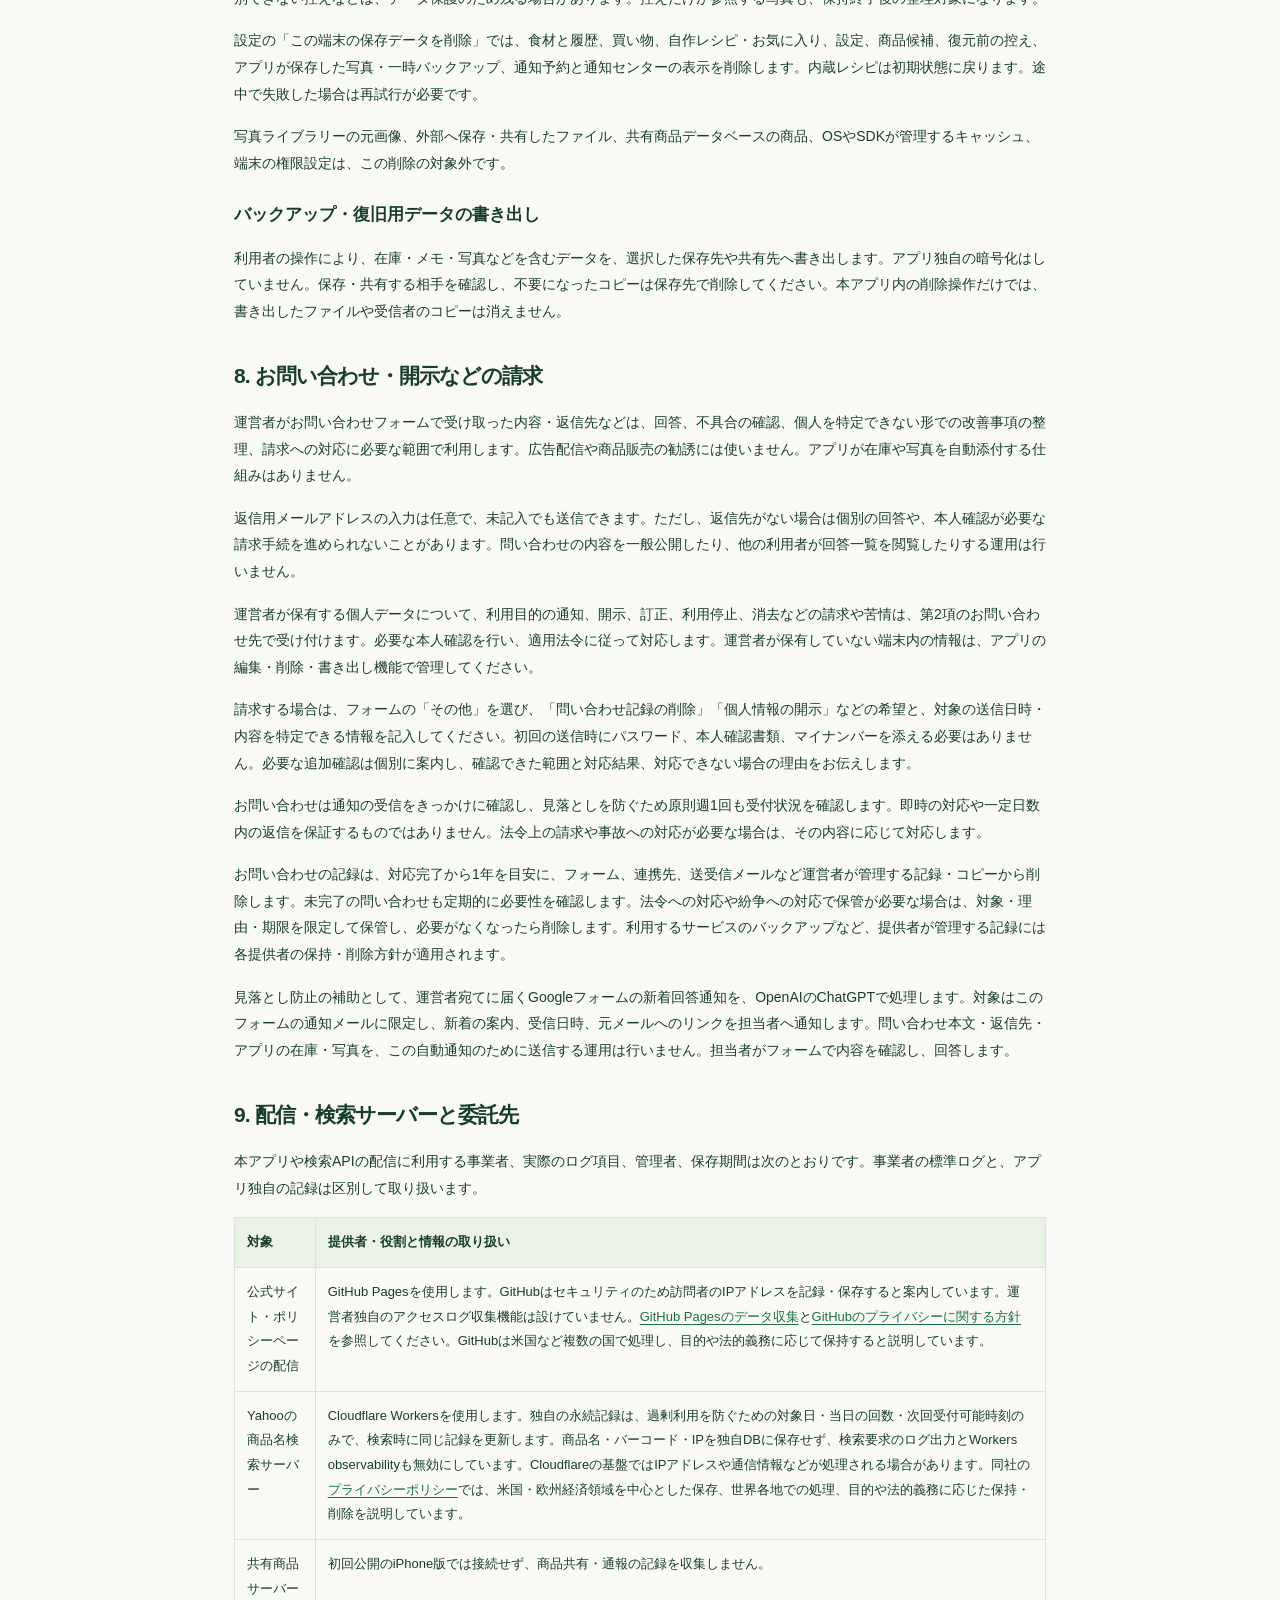
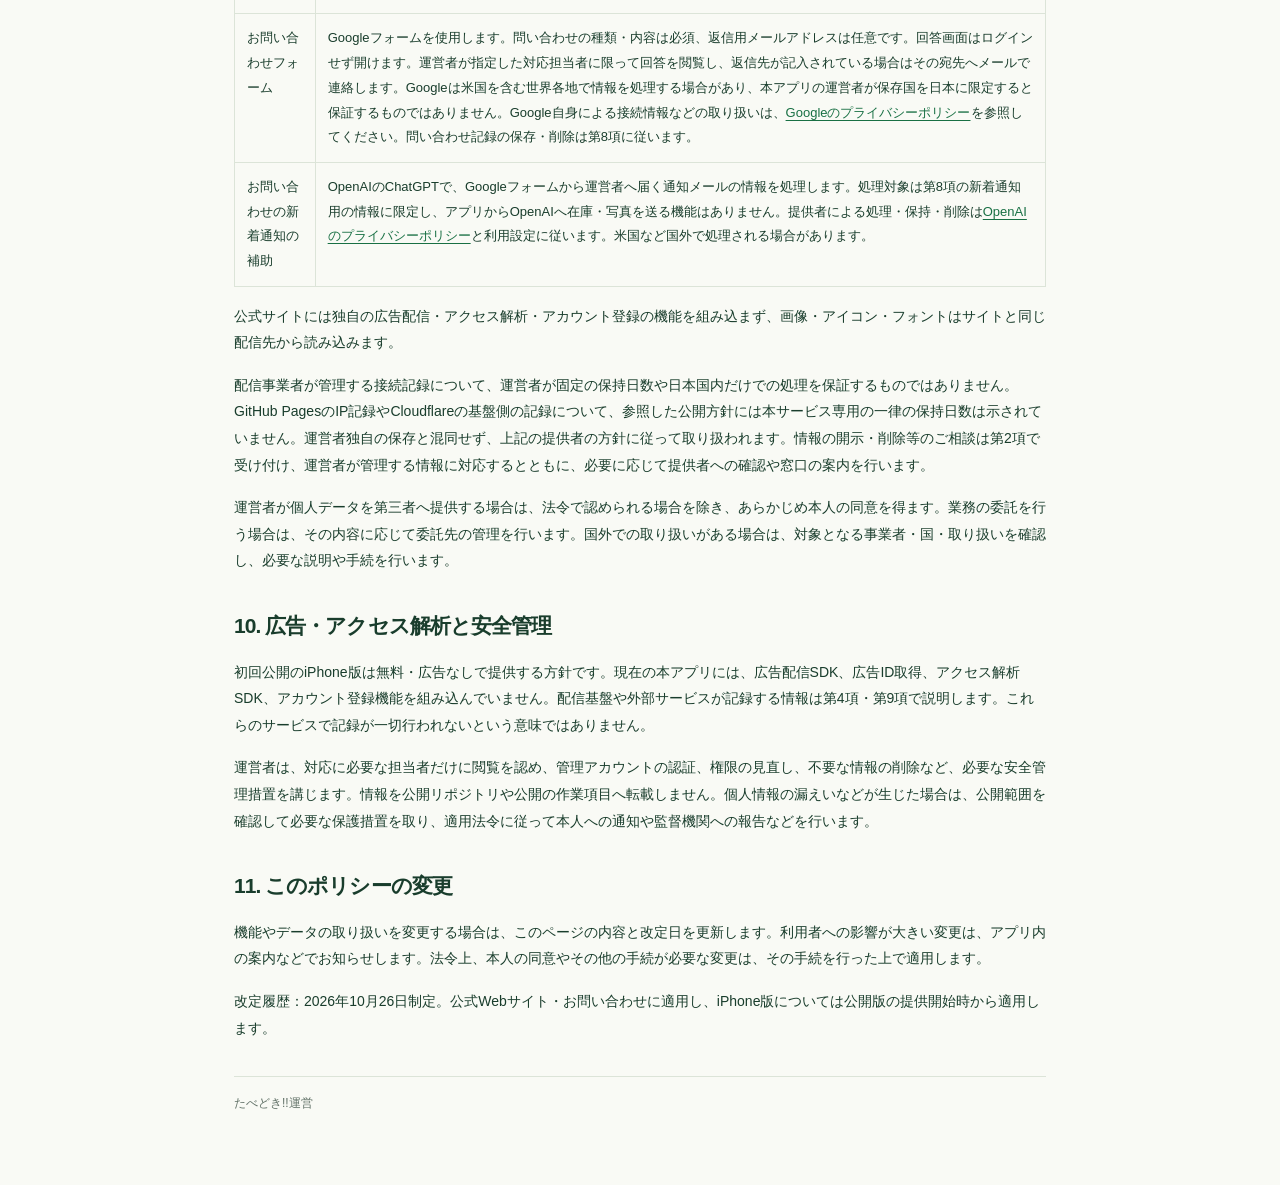
==== commit 2685675e: "正式プライバシーポリシーと問い合わせ運用を掲載" ====
--- a/privacy.html
+++ b/privacy.html
@@ -2,21 +2,57 @@
 <html lang="ja"><head><meta charset="utf-8"><meta name="viewport" content="width=device-width, initial-scale=1"><meta name="referrer" content="no-referrer">
 
 <meta http-equiv="Content-Security-Policy" content="default-src 'none'; style-src 'self'; base-uri 'none'; form-action 'none'">
-<title>Webサイトのデータの取り扱い | たべどき！！</title><link rel="stylesheet" href="site.css?v=acc198758e2d"></head><body class="legal-page"><main><nav aria-label="ページの移動"><a href="index.html">たべどき！！</a><a href="privacy.html">プライバシーについて</a><a href="support.html">サポート</a></nav>
+<title>プライバシーポリシー | たべどき！！</title><link rel="stylesheet" href="site.css?v=04d359dfb17d"></head><body class="legal-page"><main><nav aria-label="ページの移動"><a href="index.html">たべどき！！</a><a href="privacy.html">プライバシーポリシー</a><a href="support.html">サポート</a></nav>
 
-<h1>Webサイトのデータの取り扱い</h1>
-<p>更新日：2026-10-25。運営者：<strong>たべどき!!運営</strong></p>
-<h2>アプリの公開準備について</h2>
-<p>「たべどき！！」は、現在iPhone版の公開準備中です。このページは、紹介サイトの閲覧とお問い合わせについての案内です。アプリの正式なプライバシーポリシーは、アプリの配信開始前に掲載します。</p>
-<h2>このサイトで扱う情報</h2>
-<p>このサイトは、アプリの特徴・使い方・開発中の画面を紹介するページです。画面内の食材は撮影用のサンプルです。訪問した方の在庫・写真・端末内のアプリデータを読み取る機能はありません。</p>
-<p>独自のアクセス解析、広告配信、アカウント登録、訪問者の入力内容を保存する機能は、このサイトには組み込んでいません。画像・アイコン・フォントはサイトと同じ配信先から読み込みます。</p>
-<h2>ページの配信</h2>
-<p>このサイトはGitHub Pagesを利用して配信します。GitHubの案内では、GitHub Pagesの訪問者のIPアドレスはセキュリティのため記録・保存されます。GitHubによる情報の取り扱いは、次の案内をご確認ください。</p>
-<ul><li><a href="https://docs.github.com/en/pages/getting-started-with-github-pages/what-is-github-pages#data-collection">GitHub Pagesのデータ収集について</a></li><li><a href="https://docs.github.com/en/site-policy/privacy-policies/github-general-privacy-statement">GitHubのプライバシーに関する方針</a></li></ul>
-<p>運営者が独自のアクセスログ収集サーバーを設ける構成ではありません。配信事業者が管理する記録の保持・処理について、運営者が独自の保存期間や保存国を保証するものではありません。</p>
-<h2>お問い合わせ</h2>
-<p><a href="https://forms.gle/Rjoy4xiwzE7uBDf57">問い合わせフォーム</a>はGoogleフォームで開きます。問い合わせの種類・内容と、任意で入力した返信用メールアドレスを受け取り、問い合わせの確認・回答に利用します。返信先がない場合、個別の回答はできません。回答の一覧をほかの利用者に公開する運用は行いません。</p>
-<p>在庫・写真をサイトから自動添付する仕組みはありません。パスワード、住所、本人確認書類など、対応に不要な個人情報は入力しないでください。Googleによる情報の取り扱いは、<a href="https://policies.google.com/privacy?hl=ja">Googleのプライバシーポリシー</a>をご確認ください。</p>
-<p>問い合わせ記録の保存期間・削除運用を含む、アプリ公開用の説明は現在整備中です。情報の取り扱いの確認や、送信した情報の削除を希望する場合も、上記フォームからお問い合わせください。</p>
-<p><a href="support.html">お問い合わせ・サポート</a></p><footer>たべどき!!運営</footer></main></body></html>
+<h1>たべどき！！ プライバシーポリシー</h1>
+<p>制定日・最終更新日：2026年10月26日</p>
+<h2>1. このポリシーについて</h2>
+<p>「たべどき！！」（以下「本アプリ」）を運営する「たべどき!!運営」は、本アプリのiPhone版、公式Webサイト、お問い合わせで扱う情報を以下のとおり取り扱います。iPhone版は現在公開準備中であり、本アプリについての説明は、公開版の提供開始時から適用します。公式Webサイトとお問い合わせには、このページの掲載日から適用します。開発・確認用のWebアプリは、この公式サイトとは別のものです。</p>
+<p><strong>個人の冷蔵庫の中身を他の利用者と共有するアプリではありません。</strong> 食材の在庫・期限・数量・メモ・選んだ写真は、利用している端末に保存します。初回公開のiPhone版では、共有商品データベースへの接続・投稿・通報は提供しません。</p>
+<h2>2. 運営者とお問い合わせ</h2>
+<ul><li>運営者表示名：<strong>たべどき!!運営</strong></li><li>お問い合わせ・個人情報に関するご相談：<a href="https://forms.gle/Rjoy4xiwzE7uBDf57">問い合わせフォーム</a></li><li>事業者情報の確認：運営者が保有する個人データに関する氏名又は名称・住所・法人の場合の代表者などの確認を希望する場合は、上記フォームの「その他」へ「事業者情報の確認」と記入し、回答を受け取れる連絡先を添えてご請求ください。適用法令に従って遅滞なく回答します。運営者の表示名と、法令上の事業者情報は区別して取り扱います。</li><li>公式Webサイト・お問い合わせへの適用開始日：2026年10月26日。本アプリのiPhone版には、公開版の提供開始時から適用します。</li></ul>
+<p>お問い合わせの際は、対応に必要のない住所・健康情報・在庫一覧・写真などを送らないようにしてください。</p>
+<p>お問い合わせフォームは外部のサービスで開きます。利用者が入力して送信した情報を受け取り、アプリから在庫や写真を自動で添付・送信することはありません。フォームの提供者と情報の取り扱いは第9項に記載します。</p>
+<h2>3. 本アプリで扱う情報と利用目的</h2>
+<div class="table"><table><thead><tr><th>情報</th><th>利用目的・保存先</th></tr></thead><tbody><tr><td>食材名、商品名、数量、期限、保存場所、分類、メモ、写真、使用・廃棄履歴</td><td>食材の登録・管理、検索、カレンダー表示、記録・集計のため、端末内に保存します。</td></tr><tr><td>買い物リスト、レシピ、分量、お気に入り</td><td>買い物や調理の補助、利用者自身のレシピの保存のため、端末内に保存します。</td></tr><tr><td>バーコードと端末の商品候補</td><td>商品情報の検索と、同じ商品の再登録時の入力補助に使います。商品候補には利用者が選んだ写真が端末内に保存される場合があります。</td></tr><tr><td>通知の設定</td><td>スマートフォン版で期限通知を端末に予約するために使います。</td></tr><tr><td>お問い合わせフォームに入力した内容、利用者が送信した返信先などの情報</td><td>お問い合わせへの回答、不具合の確認、個人情報に関する請求への対応に使います。</td></tr><tr><td>Webサイトや検索APIなどへの接続情報</td><td>ページ・商品検索の提供、不正アクセスや過剰なアクセスへの対応などに使います。実際の記録項目と保存期間は第9項に記載します。</td></tr></tbody></table></div>
+<p>端末内の情報を、運営者が自動で一覧取得したり、別の利用者へ公開したりする機能はありません。お問い合わせやバックアップの共有で、利用者が自ら情報を送る場合は別です。</p>
+<h2>4. 商品検索と外部サービスへの通信</h2>
+<p>端末内の商品候補や同梱の商品情報で見つからない場合、Yahoo!ショッピングの商品名検索、Open Food Factsの順にバーコードで検索します。途中で見つかった場合は、後のサービスへ検索しません。接続先が未設定のサービスへは送信しません。初回公開のiPhone版は共有商品データベースに接続しません。</p>
+<div class="table"><table><thead><tr><th>機能・送信先</th><th>送信する情報・取り扱い</th></tr></thead><tbody><tr><td>Yahoo!ショッピングの商品名検索</td><td>Cloudflare Workersの検索サーバーへバーコードを送り、サーバーからYahoo!ショッピングへ問い合わせます。アプリへ返す情報は商品名・バーコード・出典の商品URLです。Yahooの商品画像は使いません。取得した情報は、食材や端末の商品候補に保存し、利用者が操作するバックアップに含まれる場合があります。個人の在庫一覧・数量・期限・メモ・写真を検索のために送る機能はありません。</td></tr><tr><td>Open Food Factsでの商品検索</td><td>バーコードを送り、商品名・分類・出典などを取得します。サービス識別のため、アプリ名・バージョンと、運営者の公開連絡先または開発元リポジトリのURLを送ります。これは利用者個人のメールアドレスではありません。</td></tr><tr><td>外部画像の表示</td><td>Open Food Factsの商品画像や以前保存した外部画像を表示する場合、その画像の配信元へ接続します。内蔵レシピは同梱したAI生成イメージ、食材や写真未設定のレシピはアイコンを使います。利用者が選んだ写真を商品検索APIへ送る機能はありません。</td></tr><tr><td>外部のレシピ検索</td><td>確認画面で利用者が選んだ場合、食材から作成した検索語をブラウザーへ渡し、クックパッドの検索ページを開きます。レシピ本文や画像を本アプリへ取り込む機能ではありません。</td></tr></tbody></table></div>
+<p>通信の接続先は、IPアドレスや接続時刻などの通信情報を受け取り得ます。Yahoo検索の上流サービスが受け取る接続情報と、利用者が直接接続するサーバーの接続情報は同じとは限りません。外部のページやサービスでの取り扱いには、各提供者の方針も適用されます。</p>
+<ul><li><a href="https://www.lycorp.co.jp/ja/company/privacypolicy/">LINEヤフーのプライバシーポリシー</a></li><li><a href="https://world.openfoodfacts.org/privacy">Open Food Factsのプライバシーに関する案内</a></li><li><a href="https://cookpad.com/jp/privacy">クックパッドのプライバシーポリシー</a></li></ul>
+<h2>5. 商品情報の共有と通報</h2>
+<p>初回公開のiPhone版では、共有商品データベースを利用した検索、商品情報の投稿、通報を提供しません。このため、これらの機能を通じて運営者が商品情報や通報記録を収集することはありません。</p>
+<p>将来、商品共有を提供する場合は、送信する商品情報、任意の投稿操作、審査・通報対応、保存期間・削除方法を、開始前に本ポリシーとアプリ内の案内で説明します。個人の在庫を他の利用者へ公開する機能を、この説明によって開始するものではありません。</p>
+<h2>6. カメラ・写真・通知の権限</h2>
+<p>カメラはバーコードの読み取りと食材写真の撮影、写真へのアクセスは利用者が選んだ写真の登録に使用します。バーコード読み取りのために、カメラ映像を商品検索サーバーへ送る機能はありません。</p>
+<p>権限はiPhoneの設定で変更できます。許可しない場合、該当する撮影・読み取りなどは利用できませんが、商品名やバーコード番号を手入力する方法があります。カメラの利用時に録音する機能や、端末の位置情報・連絡先へのアクセス権限を求める機能はありません。</p>
+<p>期限通知は、端末内に予約するローカル通知です。食材名などがロック画面に表示される場合があります。アプリの通知設定をOFFにするか、iPhoneの設定から通知の許可・表示を変更できます。期限通知のために、在庫一覧を通知配信サーバーへ送信する仕組みではありません。</p>
+<h2>7. 保存・バックアップ・削除</h2>
+<h3>端末に保存する情報</h3>
+<p>別端末との自動同期はありません。アプリの削除や端末の故障などに備え、必要なデータは利用者がバックアップを書き出して管理してください。iPhoneやiCloudなどOS側のバックアップを利用する場合は、利用者の設定とAppleの取り扱いが別に適用されます。本アプリは独自のクラウド同期を提供していません。</p>
+<p>食材を1件削除しても、入力補助用の商品候補、復元前の控え、外部に書き出したバックアップは別に残る場合があります。バックアップ復元前の控えは通常2世代分を保持し、復元成功後や正常な読み込み後に古いものを整理します。処理失敗時や日時を判別できない控えなどは、データ保護のため残る場合があります。控えだけが参照する写真も、保持終了後の整理対象になります。</p>
+<p>設定の「この端末の保存データを削除」では、食材と履歴、買い物、自作レシピ・お気に入り、設定、商品候補、復元前の控え、アプリが保存した写真・一時バックアップ、通知予約と通知センターの表示を削除します。内蔵レシピは初期状態に戻ります。途中で失敗した場合は再試行が必要です。</p>
+<p>写真ライブラリーの元画像、外部へ保存・共有したファイル、共有商品データベースの商品、OSやSDKが管理するキャッシュ、端末の権限設定は、この削除の対象外です。</p>
+<h3>バックアップ・復旧用データの書き出し</h3>
+<p>利用者の操作により、在庫・メモ・写真などを含むデータを、選択した保存先や共有先へ書き出します。アプリ独自の暗号化はしていません。保存・共有する相手を確認し、不要になったコピーは保存先で削除してください。本アプリ内の削除操作だけでは、書き出したファイルや受信者のコピーは消えません。</p>
+<h2>8. お問い合わせ・開示などの請求</h2>
+<p>運営者がお問い合わせフォームで受け取った内容・返信先などは、回答、不具合の確認、個人を特定できない形での改善事項の整理、請求への対応に必要な範囲で利用します。広告配信や商品販売の勧誘には使いません。アプリが在庫や写真を自動添付する仕組みはありません。</p>
+<p>返信用メールアドレスの入力は任意で、未記入でも送信できます。ただし、返信先がない場合は個別の回答や、本人確認が必要な請求手続を進められないことがあります。問い合わせの内容を一般公開したり、他の利用者が回答一覧を閲覧したりする運用は行いません。</p>
+<p>運営者が保有する個人データについて、利用目的の通知、開示、訂正、利用停止、消去などの請求や苦情は、第2項のお問い合わせ先で受け付けます。必要な本人確認を行い、適用法令に従って対応します。運営者が保有していない端末内の情報は、アプリの編集・削除・書き出し機能で管理してください。</p>
+<p>請求する場合は、フォームの「その他」を選び、「問い合わせ記録の削除」「個人情報の開示」などの希望と、対象の送信日時・内容を特定できる情報を記入してください。初回の送信時にパスワード、本人確認書類、マイナンバーを添える必要はありません。必要な追加確認は個別に案内し、確認できた範囲と対応結果、対応できない場合の理由をお伝えします。</p>
+<p>お問い合わせは通知の受信をきっかけに確認し、見落としを防ぐため原則週1回も受付状況を確認します。即時の対応や一定日数内の返信を保証するものではありません。法令上の請求や事故への対応が必要な場合は、その内容に応じて対応します。</p>
+<p>お問い合わせの記録は、対応完了から1年を目安に、フォーム、連携先、送受信メールなど運営者が管理する記録・コピーから削除します。未完了の問い合わせも定期的に必要性を確認します。法令への対応や紛争への対応で保管が必要な場合は、対象・理由・期限を限定して保管し、必要がなくなったら削除します。利用するサービスのバックアップなど、提供者が管理する記録には各提供者の保持・削除方針が適用されます。</p>
+<p>見落とし防止の補助として、運営者宛てに届くGoogleフォームの新着回答通知を、OpenAIのChatGPTで処理します。対象はこのフォームの通知メールに限定し、新着の案内、受信日時、元メールへのリンクを担当者へ通知します。問い合わせ本文・返信先・アプリの在庫・写真を、この自動通知のために送信する運用は行いません。担当者がフォームで内容を確認し、回答します。</p>
+<h2>9. 配信・検索サーバーと委託先</h2>
+<p>本アプリや検索APIの配信に利用する事業者、実際のログ項目、管理者、保存期間は次のとおりです。事業者の標準ログと、アプリ独自の記録は区別して取り扱います。</p>
+<div class="table"><table><thead><tr><th>対象</th><th>提供者・役割と情報の取り扱い</th></tr></thead><tbody><tr><td>公式サイト・ポリシーページの配信</td><td>GitHub Pagesを使用します。GitHubはセキュリティのため訪問者のIPアドレスを記録・保存すると案内しています。運営者独自のアクセスログ収集機能は設けていません。<a href="https://docs.github.com/en/pages/getting-started-with-github-pages/what-is-github-pages#data-collection">GitHub Pagesのデータ収集</a>と<a href="https://docs.github.com/en/site-policy/privacy-policies/github-general-privacy-statement">GitHubのプライバシーに関する方針</a>を参照してください。GitHubは米国など複数の国で処理し、目的や法的義務に応じて保持すると説明しています。</td></tr><tr><td>Yahooの商品名検索サーバー</td><td>Cloudflare Workersを使用します。独自の永続記録は、過剰利用を防ぐための対象日・当日の回数・次回受付可能時刻のみで、検索時に同じ記録を更新します。商品名・バーコード・IPを独自DBに保存せず、検索要求のログ出力とWorkers observabilityも無効にしています。Cloudflareの基盤ではIPアドレスや通信情報などが処理される場合があります。同社の<a href="https://www.cloudflare.com/privacypolicy/">プライバシーポリシー</a>では、米国・欧州経済領域を中心とした保存、世界各地での処理、目的や法的義務に応じた保持・削除を説明しています。</td></tr><tr><td>共有商品サーバー</td><td>初回公開のiPhone版では接続せず、商品共有・通報の記録を収集しません。</td></tr><tr><td>お問い合わせフォーム</td><td>Googleフォームを使用します。問い合わせの種類・内容は必須、返信用メールアドレスは任意です。回答画面はログインせず開けます。運営者が指定した対応担当者に限って回答を閲覧し、返信先が記入されている場合はその宛先へメールで連絡します。Googleは米国を含む世界各地で情報を処理する場合があり、本アプリの運営者が保存国を日本に限定すると保証するものではありません。Google自身による接続情報などの取り扱いは、<a href="https://policies.google.com/privacy?hl=ja">Googleのプライバシーポリシー</a>を参照してください。問い合わせ記録の保存・削除は第8項に従います。</td></tr><tr><td>お問い合わせの新着通知の補助</td><td>OpenAIのChatGPTで、Googleフォームから運営者へ届く通知メールの情報を処理します。処理対象は第8項の新着通知用の情報に限定し、アプリからOpenAIへ在庫・写真を送る機能はありません。提供者による処理・保持・削除は<a href="https://openai.com/policies/privacy-policy/">OpenAIのプライバシーポリシー</a>と利用設定に従います。米国など国外で処理される場合があります。</td></tr></tbody></table></div>
+<p>公式サイトには独自の広告配信・アクセス解析・アカウント登録の機能を組み込まず、画像・アイコン・フォントはサイトと同じ配信先から読み込みます。</p>
+<p>配信事業者が管理する接続記録について、運営者が固定の保持日数や日本国内だけでの処理を保証するものではありません。GitHub PagesのIP記録やCloudflareの基盤側の記録について、参照した公開方針には本サービス専用の一律の保持日数は示されていません。運営者独自の保存と混同せず、上記の提供者の方針に従って取り扱われます。情報の開示・削除等のご相談は第2項で受け付け、運営者が管理する情報に対応するとともに、必要に応じて提供者への確認や窓口の案内を行います。</p>
+<p>運営者が個人データを第三者へ提供する場合は、法令で認められる場合を除き、あらかじめ本人の同意を得ます。業務の委託を行う場合は、その内容に応じて委託先の管理を行います。国外での取り扱いがある場合は、対象となる事業者・国・取り扱いを確認し、必要な説明や手続を行います。</p>
+<h2>10. 広告・アクセス解析と安全管理</h2>
+<p>初回公開のiPhone版は無料・広告なしで提供する方針です。現在の本アプリには、広告配信SDK、広告ID取得、アクセス解析SDK、アカウント登録機能を組み込んでいません。配信基盤や外部サービスが記録する情報は第4項・第9項で説明します。これらのサービスで記録が一切行われないという意味ではありません。</p>
+<p>運営者は、対応に必要な担当者だけに閲覧を認め、管理アカウントの認証、権限の見直し、不要な情報の削除など、必要な安全管理措置を講じます。情報を公開リポジトリや公開の作業項目へ転載しません。個人情報の漏えいなどが生じた場合は、公開範囲を確認して必要な保護措置を取り、適用法令に従って本人への通知や監督機関への報告などを行います。</p>
+<h2>11. このポリシーの変更</h2>
+<p>機能やデータの取り扱いを変更する場合は、このページの内容と改定日を更新します。利用者への影響が大きい変更は、アプリ内の案内などでお知らせします。法令上、本人の同意やその他の手続が必要な変更は、その手続を行った上で適用します。</p>
+<p>改定履歴：2026年10月26日制定。公式Webサイト・お問い合わせに適用し、iPhone版については公開版の提供開始時から適用します。</p><footer>たべどき!!運営</footer></main></body></html>
--- a/site.css
+++ b/site.css
@@ -8,7 +8,7 @@
 h1, h2, h3, h4 { font-feature-settings: "palt"; }
 h2 { font-size: clamp(30px, 3.3vw, 43px); line-height: 1.6; letter-spacing: -.045em; font-weight: 700; }
 h3 { line-height: 1.6; }
-a { color: inherit; text-decoration: none; }
+a:not([href="https://developer.yahoo.co.jp/sitemap/"]) { color: inherit; text-decoration: none; }
 button { font: inherit; color: inherit; touch-action: manipulation; }
 button, a, summary { -webkit-tap-highlight-color: transparent; }
 button:not(:disabled), summary { cursor: pointer; }
@@ -132,7 +132,7 @@
 .feature-points h4 { font-size: 14px; font-weight: 700; }
 .feature-points p { grid-column: 2; color: var(--muted); font-size: 14px; line-height: 1.9; }
 .section-footnote { margin-top: 28px; color: var(--muted); font-size: 11px; line-height: 1.9; }
-.features-section .section-footnote { text-align: center; margin-top: 54px; }
+.features-section .section-footnote { text-align: center; margin-top: 54px; }
 .guide-section { background: #eaf1e2; padding-block: 100px 65px; }
 .guide-heading { display: flex; align-items: flex-end; justify-content: space-between; gap: 35px; }
 .guide-heading > p { font-size: 13px; color: #52694f; padding-bottom: 6px; }
@@ -201,6 +201,7 @@
 .footer-bottom { grid-column: 1/-1; display: flex; justify-content: space-between; align-items: center; gap: 20px; border-top: 1px solid #d4decf; padding-top: 15px; font-size: 10px; color: var(--muted); }
 .footer-bottom > div { display: flex; flex-wrap: wrap; gap: 0 24px; }
 .footer-bottom small { font-size: 10px; flex-shrink: 0; }
+.yahoo-attribution { grid-column: 1/-1; padding-block: 15px; }
 .reveal-ready [data-reveal].is-pending { opacity: 0; transform: translateY(22px); }
 .reveal-ready [data-reveal] { transition: opacity .7s ease, transform .7s cubic-bezier(.2,.65,.3,1); }
 .legal-page { background: var(--paper); }
@@ -303,7 +304,7 @@
   .contact-section p { font-size: 11px; }
   .footer-inner { grid-template-columns: 1fr; }
   .footer-links { justify-content: flex-start; }
-}
+}
 @media (max-width: 639px) {
   .section-wrap, .header-inner { width: calc(100% - 40px); }
   .mobile-break { display: inline; }
@@ -441,4 +442,4 @@
   html, .gallery-track { scroll-behavior: auto; }
   *, *::before, *::after { animation: none !important; transition: none !important; }
   .reveal-ready [data-reveal].is-pending { opacity: 1; transform: none; }
-}
+}
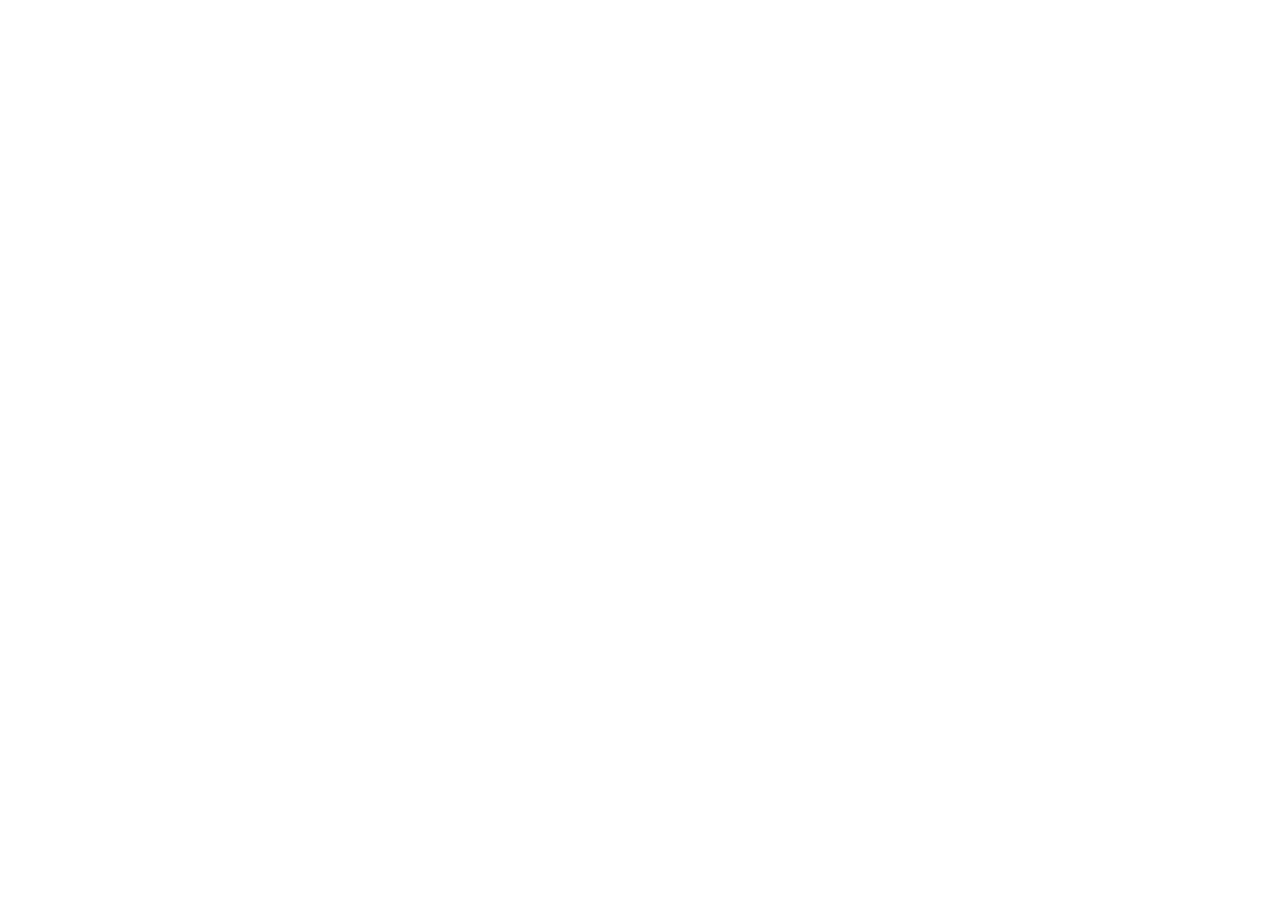
==== commit 40cddb38: "公式サイトを個人名のないURLへ移し旧URLから案内" ====
--- a/privacy.html
+++ b/privacy.html
@@ -1,58 +1,10 @@
 <!doctype html>
-<html lang="ja"><head><meta charset="utf-8"><meta name="viewport" content="width=device-width, initial-scale=1"><meta name="referrer" content="no-referrer">
-
-<meta http-equiv="Content-Security-Policy" content="default-src 'none'; style-src 'self'; base-uri 'none'; form-action 'none'">
-<title>プライバシーポリシー | たべどき！！</title><link rel="stylesheet" href="site.css?v=04d359dfb17d"></head><body class="legal-page"><main><nav aria-label="ページの移動"><a href="index.html">たべどき！！</a><a href="privacy.html">プライバシーポリシー</a><a href="support.html">サポート</a></nav>
-
-<h1>たべどき！！ プライバシーポリシー</h1>
-<p>制定日・最終更新日：2026年10月26日</p>
-<h2>1. このポリシーについて</h2>
-<p>「たべどき！！」（以下「本アプリ」）を運営する「たべどき!!運営」は、本アプリのiPhone版、公式Webサイト、お問い合わせで扱う情報を以下のとおり取り扱います。iPhone版は現在公開準備中であり、本アプリについての説明は、公開版の提供開始時から適用します。公式Webサイトとお問い合わせには、このページの掲載日から適用します。開発・確認用のWebアプリは、この公式サイトとは別のものです。</p>
-<p><strong>個人の冷蔵庫の中身を他の利用者と共有するアプリではありません。</strong> 食材の在庫・期限・数量・メモ・選んだ写真は、利用している端末に保存します。初回公開のiPhone版では、共有商品データベースへの接続・投稿・通報は提供しません。</p>
-<h2>2. 運営者とお問い合わせ</h2>
-<ul><li>運営者表示名：<strong>たべどき!!運営</strong></li><li>お問い合わせ・個人情報に関するご相談：<a href="https://forms.gle/Rjoy4xiwzE7uBDf57">問い合わせフォーム</a></li><li>事業者情報の確認：運営者が保有する個人データに関する氏名又は名称・住所・法人の場合の代表者などの確認を希望する場合は、上記フォームの「その他」へ「事業者情報の確認」と記入し、回答を受け取れる連絡先を添えてご請求ください。適用法令に従って遅滞なく回答します。運営者の表示名と、法令上の事業者情報は区別して取り扱います。</li><li>公式Webサイト・お問い合わせへの適用開始日：2026年10月26日。本アプリのiPhone版には、公開版の提供開始時から適用します。</li></ul>
-<p>お問い合わせの際は、対応に必要のない住所・健康情報・在庫一覧・写真などを送らないようにしてください。</p>
-<p>お問い合わせフォームは外部のサービスで開きます。利用者が入力して送信した情報を受け取り、アプリから在庫や写真を自動で添付・送信することはありません。フォームの提供者と情報の取り扱いは第9項に記載します。</p>
-<h2>3. 本アプリで扱う情報と利用目的</h2>
-<div class="table"><table><thead><tr><th>情報</th><th>利用目的・保存先</th></tr></thead><tbody><tr><td>食材名、商品名、数量、期限、保存場所、分類、メモ、写真、使用・廃棄履歴</td><td>食材の登録・管理、検索、カレンダー表示、記録・集計のため、端末内に保存します。</td></tr><tr><td>買い物リスト、レシピ、分量、お気に入り</td><td>買い物や調理の補助、利用者自身のレシピの保存のため、端末内に保存します。</td></tr><tr><td>バーコードと端末の商品候補</td><td>商品情報の検索と、同じ商品の再登録時の入力補助に使います。商品候補には利用者が選んだ写真が端末内に保存される場合があります。</td></tr><tr><td>通知の設定</td><td>スマートフォン版で期限通知を端末に予約するために使います。</td></tr><tr><td>お問い合わせフォームに入力した内容、利用者が送信した返信先などの情報</td><td>お問い合わせへの回答、不具合の確認、個人情報に関する請求への対応に使います。</td></tr><tr><td>Webサイトや検索APIなどへの接続情報</td><td>ページ・商品検索の提供、不正アクセスや過剰なアクセスへの対応などに使います。実際の記録項目と保存期間は第9項に記載します。</td></tr></tbody></table></div>
-<p>端末内の情報を、運営者が自動で一覧取得したり、別の利用者へ公開したりする機能はありません。お問い合わせやバックアップの共有で、利用者が自ら情報を送る場合は別です。</p>
-<h2>4. 商品検索と外部サービスへの通信</h2>
-<p>端末内の商品候補や同梱の商品情報で見つからない場合、Yahoo!ショッピングの商品名検索、Open Food Factsの順にバーコードで検索します。途中で見つかった場合は、後のサービスへ検索しません。接続先が未設定のサービスへは送信しません。初回公開のiPhone版は共有商品データベースに接続しません。</p>
-<div class="table"><table><thead><tr><th>機能・送信先</th><th>送信する情報・取り扱い</th></tr></thead><tbody><tr><td>Yahoo!ショッピングの商品名検索</td><td>Cloudflare Workersの検索サーバーへバーコードを送り、サーバーからYahoo!ショッピングへ問い合わせます。アプリへ返す情報は商品名・バーコード・出典の商品URLです。Yahooの商品画像は使いません。取得した情報は、食材や端末の商品候補に保存し、利用者が操作するバックアップに含まれる場合があります。個人の在庫一覧・数量・期限・メモ・写真を検索のために送る機能はありません。</td></tr><tr><td>Open Food Factsでの商品検索</td><td>バーコードを送り、商品名・分類・出典などを取得します。サービス識別のため、アプリ名・バージョンと、運営者の公開連絡先または開発元リポジトリのURLを送ります。これは利用者個人のメールアドレスではありません。</td></tr><tr><td>外部画像の表示</td><td>Open Food Factsの商品画像や以前保存した外部画像を表示する場合、その画像の配信元へ接続します。内蔵レシピは同梱したAI生成イメージ、食材や写真未設定のレシピはアイコンを使います。利用者が選んだ写真を商品検索APIへ送る機能はありません。</td></tr><tr><td>外部のレシピ検索</td><td>確認画面で利用者が選んだ場合、食材から作成した検索語をブラウザーへ渡し、クックパッドの検索ページを開きます。レシピ本文や画像を本アプリへ取り込む機能ではありません。</td></tr></tbody></table></div>
-<p>通信の接続先は、IPアドレスや接続時刻などの通信情報を受け取り得ます。Yahoo検索の上流サービスが受け取る接続情報と、利用者が直接接続するサーバーの接続情報は同じとは限りません。外部のページやサービスでの取り扱いには、各提供者の方針も適用されます。</p>
-<ul><li><a href="https://www.lycorp.co.jp/ja/company/privacypolicy/">LINEヤフーのプライバシーポリシー</a></li><li><a href="https://world.openfoodfacts.org/privacy">Open Food Factsのプライバシーに関する案内</a></li><li><a href="https://cookpad.com/jp/privacy">クックパッドのプライバシーポリシー</a></li></ul>
-<h2>5. 商品情報の共有と通報</h2>
-<p>初回公開のiPhone版では、共有商品データベースを利用した検索、商品情報の投稿、通報を提供しません。このため、これらの機能を通じて運営者が商品情報や通報記録を収集することはありません。</p>
-<p>将来、商品共有を提供する場合は、送信する商品情報、任意の投稿操作、審査・通報対応、保存期間・削除方法を、開始前に本ポリシーとアプリ内の案内で説明します。個人の在庫を他の利用者へ公開する機能を、この説明によって開始するものではありません。</p>
-<h2>6. カメラ・写真・通知の権限</h2>
-<p>カメラはバーコードの読み取りと食材写真の撮影、写真へのアクセスは利用者が選んだ写真の登録に使用します。バーコード読み取りのために、カメラ映像を商品検索サーバーへ送る機能はありません。</p>
-<p>権限はiPhoneの設定で変更できます。許可しない場合、該当する撮影・読み取りなどは利用できませんが、商品名やバーコード番号を手入力する方法があります。カメラの利用時に録音する機能や、端末の位置情報・連絡先へのアクセス権限を求める機能はありません。</p>
-<p>期限通知は、端末内に予約するローカル通知です。食材名などがロック画面に表示される場合があります。アプリの通知設定をOFFにするか、iPhoneの設定から通知の許可・表示を変更できます。期限通知のために、在庫一覧を通知配信サーバーへ送信する仕組みではありません。</p>
-<h2>7. 保存・バックアップ・削除</h2>
-<h3>端末に保存する情報</h3>
-<p>別端末との自動同期はありません。アプリの削除や端末の故障などに備え、必要なデータは利用者がバックアップを書き出して管理してください。iPhoneやiCloudなどOS側のバックアップを利用する場合は、利用者の設定とAppleの取り扱いが別に適用されます。本アプリは独自のクラウド同期を提供していません。</p>
-<p>食材を1件削除しても、入力補助用の商品候補、復元前の控え、外部に書き出したバックアップは別に残る場合があります。バックアップ復元前の控えは通常2世代分を保持し、復元成功後や正常な読み込み後に古いものを整理します。処理失敗時や日時を判別できない控えなどは、データ保護のため残る場合があります。控えだけが参照する写真も、保持終了後の整理対象になります。</p>
-<p>設定の「この端末の保存データを削除」では、食材と履歴、買い物、自作レシピ・お気に入り、設定、商品候補、復元前の控え、アプリが保存した写真・一時バックアップ、通知予約と通知センターの表示を削除します。内蔵レシピは初期状態に戻ります。途中で失敗した場合は再試行が必要です。</p>
-<p>写真ライブラリーの元画像、外部へ保存・共有したファイル、共有商品データベースの商品、OSやSDKが管理するキャッシュ、端末の権限設定は、この削除の対象外です。</p>
-<h3>バックアップ・復旧用データの書き出し</h3>
-<p>利用者の操作により、在庫・メモ・写真などを含むデータを、選択した保存先や共有先へ書き出します。アプリ独自の暗号化はしていません。保存・共有する相手を確認し、不要になったコピーは保存先で削除してください。本アプリ内の削除操作だけでは、書き出したファイルや受信者のコピーは消えません。</p>
-<h2>8. お問い合わせ・開示などの請求</h2>
-<p>運営者がお問い合わせフォームで受け取った内容・返信先などは、回答、不具合の確認、個人を特定できない形での改善事項の整理、請求への対応に必要な範囲で利用します。広告配信や商品販売の勧誘には使いません。アプリが在庫や写真を自動添付する仕組みはありません。</p>
-<p>返信用メールアドレスの入力は任意で、未記入でも送信できます。ただし、返信先がない場合は個別の回答や、本人確認が必要な請求手続を進められないことがあります。問い合わせの内容を一般公開したり、他の利用者が回答一覧を閲覧したりする運用は行いません。</p>
-<p>運営者が保有する個人データについて、利用目的の通知、開示、訂正、利用停止、消去などの請求や苦情は、第2項のお問い合わせ先で受け付けます。必要な本人確認を行い、適用法令に従って対応します。運営者が保有していない端末内の情報は、アプリの編集・削除・書き出し機能で管理してください。</p>
-<p>請求する場合は、フォームの「その他」を選び、「問い合わせ記録の削除」「個人情報の開示」などの希望と、対象の送信日時・内容を特定できる情報を記入してください。初回の送信時にパスワード、本人確認書類、マイナンバーを添える必要はありません。必要な追加確認は個別に案内し、確認できた範囲と対応結果、対応できない場合の理由をお伝えします。</p>
-<p>お問い合わせは通知の受信をきっかけに確認し、見落としを防ぐため原則週1回も受付状況を確認します。即時の対応や一定日数内の返信を保証するものではありません。法令上の請求や事故への対応が必要な場合は、その内容に応じて対応します。</p>
-<p>お問い合わせの記録は、対応完了から1年を目安に、フォーム、連携先、送受信メールなど運営者が管理する記録・コピーから削除します。未完了の問い合わせも定期的に必要性を確認します。法令への対応や紛争への対応で保管が必要な場合は、対象・理由・期限を限定して保管し、必要がなくなったら削除します。利用するサービスのバックアップなど、提供者が管理する記録には各提供者の保持・削除方針が適用されます。</p>
-<p>見落とし防止の補助として、運営者宛てに届くGoogleフォームの新着回答通知を、OpenAIのChatGPTで処理します。対象はこのフォームの通知メールに限定し、新着の案内、受信日時、元メールへのリンクを担当者へ通知します。問い合わせ本文・返信先・アプリの在庫・写真を、この自動通知のために送信する運用は行いません。担当者がフォームで内容を確認し、回答します。</p>
-<h2>9. 配信・検索サーバーと委託先</h2>
-<p>本アプリや検索APIの配信に利用する事業者、実際のログ項目、管理者、保存期間は次のとおりです。事業者の標準ログと、アプリ独自の記録は区別して取り扱います。</p>
-<div class="table"><table><thead><tr><th>対象</th><th>提供者・役割と情報の取り扱い</th></tr></thead><tbody><tr><td>公式サイト・ポリシーページの配信</td><td>GitHub Pagesを使用します。GitHubはセキュリティのため訪問者のIPアドレスを記録・保存すると案内しています。運営者独自のアクセスログ収集機能は設けていません。<a href="https://docs.github.com/en/pages/getting-started-with-github-pages/what-is-github-pages#data-collection">GitHub Pagesのデータ収集</a>と<a href="https://docs.github.com/en/site-policy/privacy-policies/github-general-privacy-statement">GitHubのプライバシーに関する方針</a>を参照してください。GitHubは米国など複数の国で処理し、目的や法的義務に応じて保持すると説明しています。</td></tr><tr><td>Yahooの商品名検索サーバー</td><td>Cloudflare Workersを使用します。独自の永続記録は、過剰利用を防ぐための対象日・当日の回数・次回受付可能時刻のみで、検索時に同じ記録を更新します。商品名・バーコード・IPを独自DBに保存せず、検索要求のログ出力とWorkers observabilityも無効にしています。Cloudflareの基盤ではIPアドレスや通信情報などが処理される場合があります。同社の<a href="https://www.cloudflare.com/privacypolicy/">プライバシーポリシー</a>では、米国・欧州経済領域を中心とした保存、世界各地での処理、目的や法的義務に応じた保持・削除を説明しています。</td></tr><tr><td>共有商品サーバー</td><td>初回公開のiPhone版では接続せず、商品共有・通報の記録を収集しません。</td></tr><tr><td>お問い合わせフォーム</td><td>Googleフォームを使用します。問い合わせの種類・内容は必須、返信用メールアドレスは任意です。回答画面はログインせず開けます。運営者が指定した対応担当者に限って回答を閲覧し、返信先が記入されている場合はその宛先へメールで連絡します。Googleは米国を含む世界各地で情報を処理する場合があり、本アプリの運営者が保存国を日本に限定すると保証するものではありません。Google自身による接続情報などの取り扱いは、<a href="https://policies.google.com/privacy?hl=ja">Googleのプライバシーポリシー</a>を参照してください。問い合わせ記録の保存・削除は第8項に従います。</td></tr><tr><td>お問い合わせの新着通知の補助</td><td>OpenAIのChatGPTで、Googleフォームから運営者へ届く通知メールの情報を処理します。処理対象は第8項の新着通知用の情報に限定し、アプリからOpenAIへ在庫・写真を送る機能はありません。提供者による処理・保持・削除は<a href="https://openai.com/policies/privacy-policy/">OpenAIのプライバシーポリシー</a>と利用設定に従います。米国など国外で処理される場合があります。</td></tr></tbody></table></div>
-<p>公式サイトには独自の広告配信・アクセス解析・アカウント登録の機能を組み込まず、画像・アイコン・フォントはサイトと同じ配信先から読み込みます。</p>
-<p>配信事業者が管理する接続記録について、運営者が固定の保持日数や日本国内だけでの処理を保証するものではありません。GitHub PagesのIP記録やCloudflareの基盤側の記録について、参照した公開方針には本サービス専用の一律の保持日数は示されていません。運営者独自の保存と混同せず、上記の提供者の方針に従って取り扱われます。情報の開示・削除等のご相談は第2項で受け付け、運営者が管理する情報に対応するとともに、必要に応じて提供者への確認や窓口の案内を行います。</p>
-<p>運営者が個人データを第三者へ提供する場合は、法令で認められる場合を除き、あらかじめ本人の同意を得ます。業務の委託を行う場合は、その内容に応じて委託先の管理を行います。国外での取り扱いがある場合は、対象となる事業者・国・取り扱いを確認し、必要な説明や手続を行います。</p>
-<h2>10. 広告・アクセス解析と安全管理</h2>
-<p>初回公開のiPhone版は無料・広告なしで提供する方針です。現在の本アプリには、広告配信SDK、広告ID取得、アクセス解析SDK、アカウント登録機能を組み込んでいません。配信基盤や外部サービスが記録する情報は第4項・第9項で説明します。これらのサービスで記録が一切行われないという意味ではありません。</p>
-<p>運営者は、対応に必要な担当者だけに閲覧を認め、管理アカウントの認証、権限の見直し、不要な情報の削除など、必要な安全管理措置を講じます。情報を公開リポジトリや公開の作業項目へ転載しません。個人情報の漏えいなどが生じた場合は、公開範囲を確認して必要な保護措置を取り、適用法令に従って本人への通知や監督機関への報告などを行います。</p>
-<h2>11. このポリシーの変更</h2>
-<p>機能やデータの取り扱いを変更する場合は、このページの内容と改定日を更新します。利用者への影響が大きい変更は、アプリ内の案内などでお知らせします。法令上、本人の同意やその他の手続が必要な変更は、その手続を行った上で適用します。</p>
-<p>改定履歴：2026年10月26日制定。公式Webサイト・お問い合わせに適用し、iPhone版については公開版の提供開始時から適用します。</p><footer>たべどき!!運営</footer></main></body></html>
+<html lang="ja"><head><meta charset="utf-8">
+<meta name="viewport" content="width=device-width,initial-scale=1">
+<meta name="robots" content="noindex,follow">
+<link rel="canonical" href="https://tabedoki-official.pages.dev/privacy.html">
+<meta http-equiv="refresh" content="0;url=https://tabedoki-official.pages.dev/privacy.html">
+<title>たべどき！！ 公式サイトへ移動します</title></head><body>
+<h1>公式サイトのURLが変わりました</h1>
+<p>自動で移動しない場合は、<a href="https://tabedoki-official.pages.dev/privacy.html">たべどき！！の公式サイトを開いてください</a>。</p>
+</body></html>
